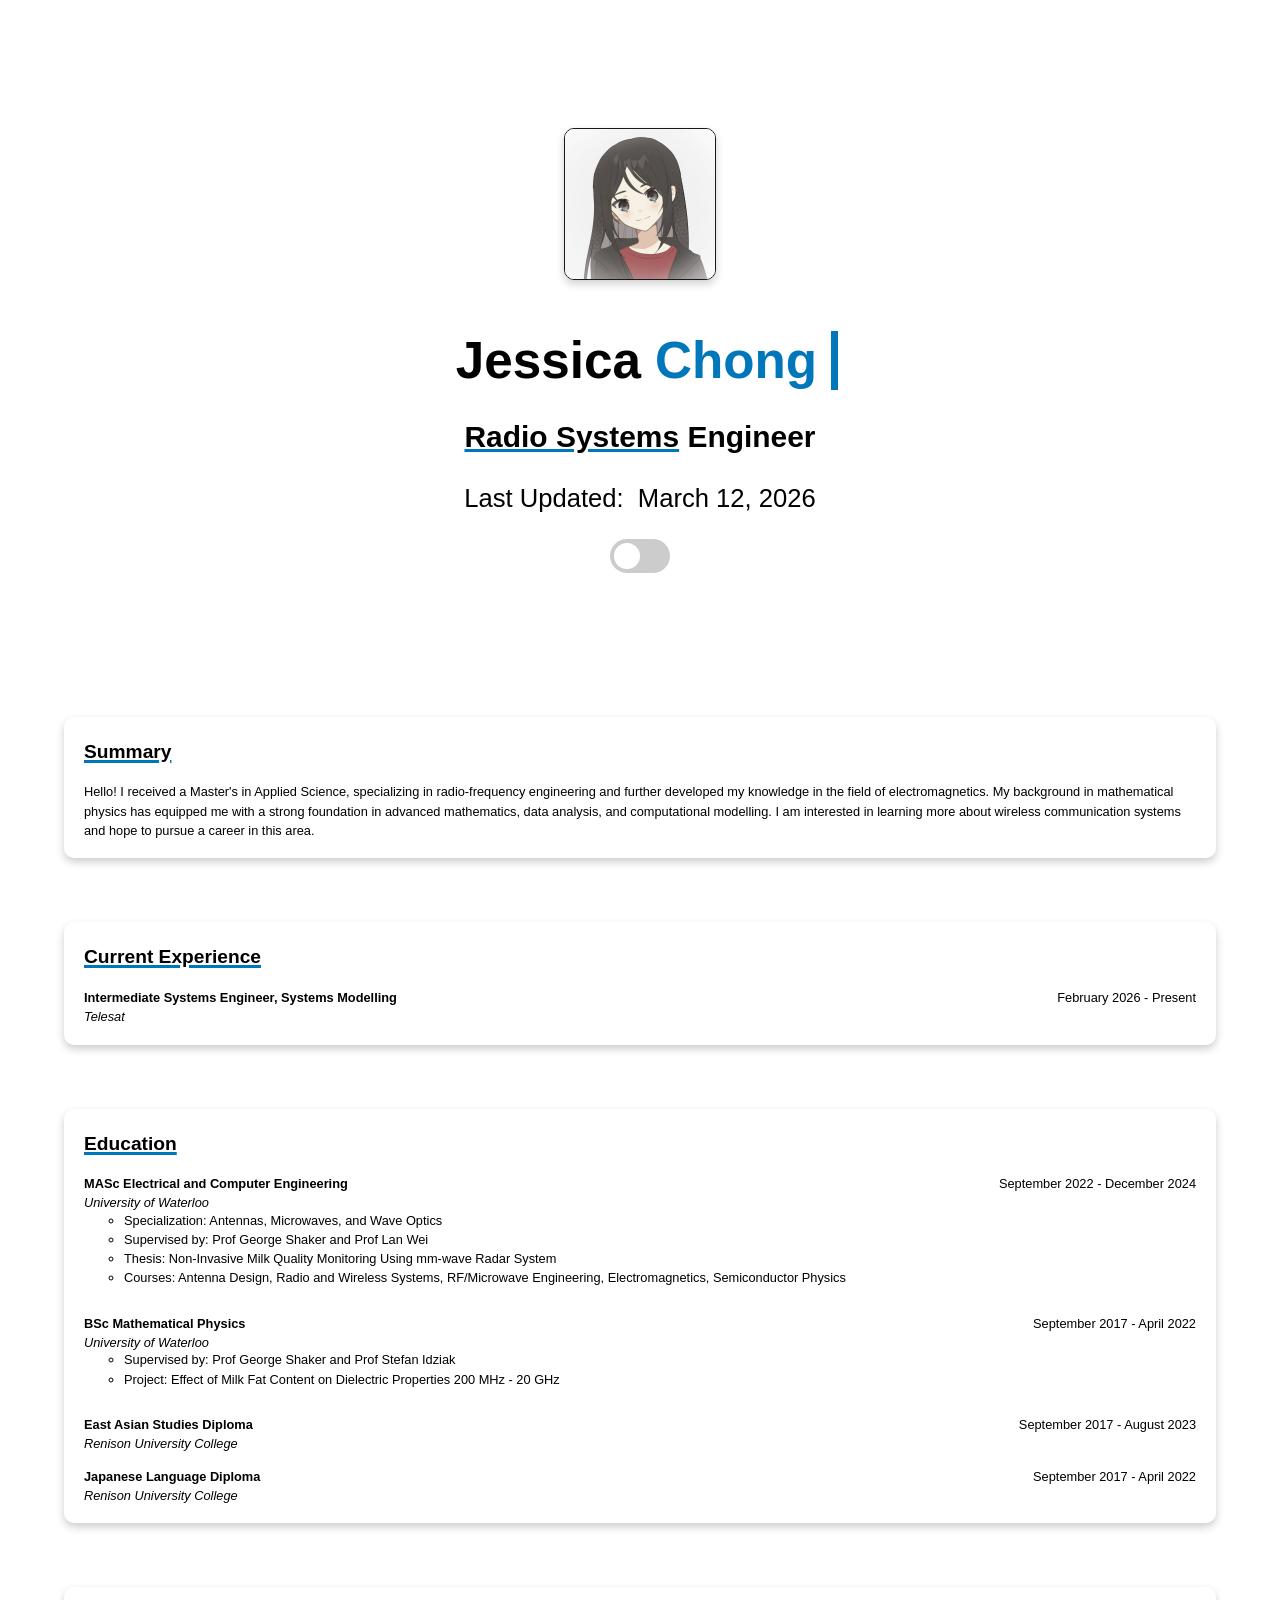
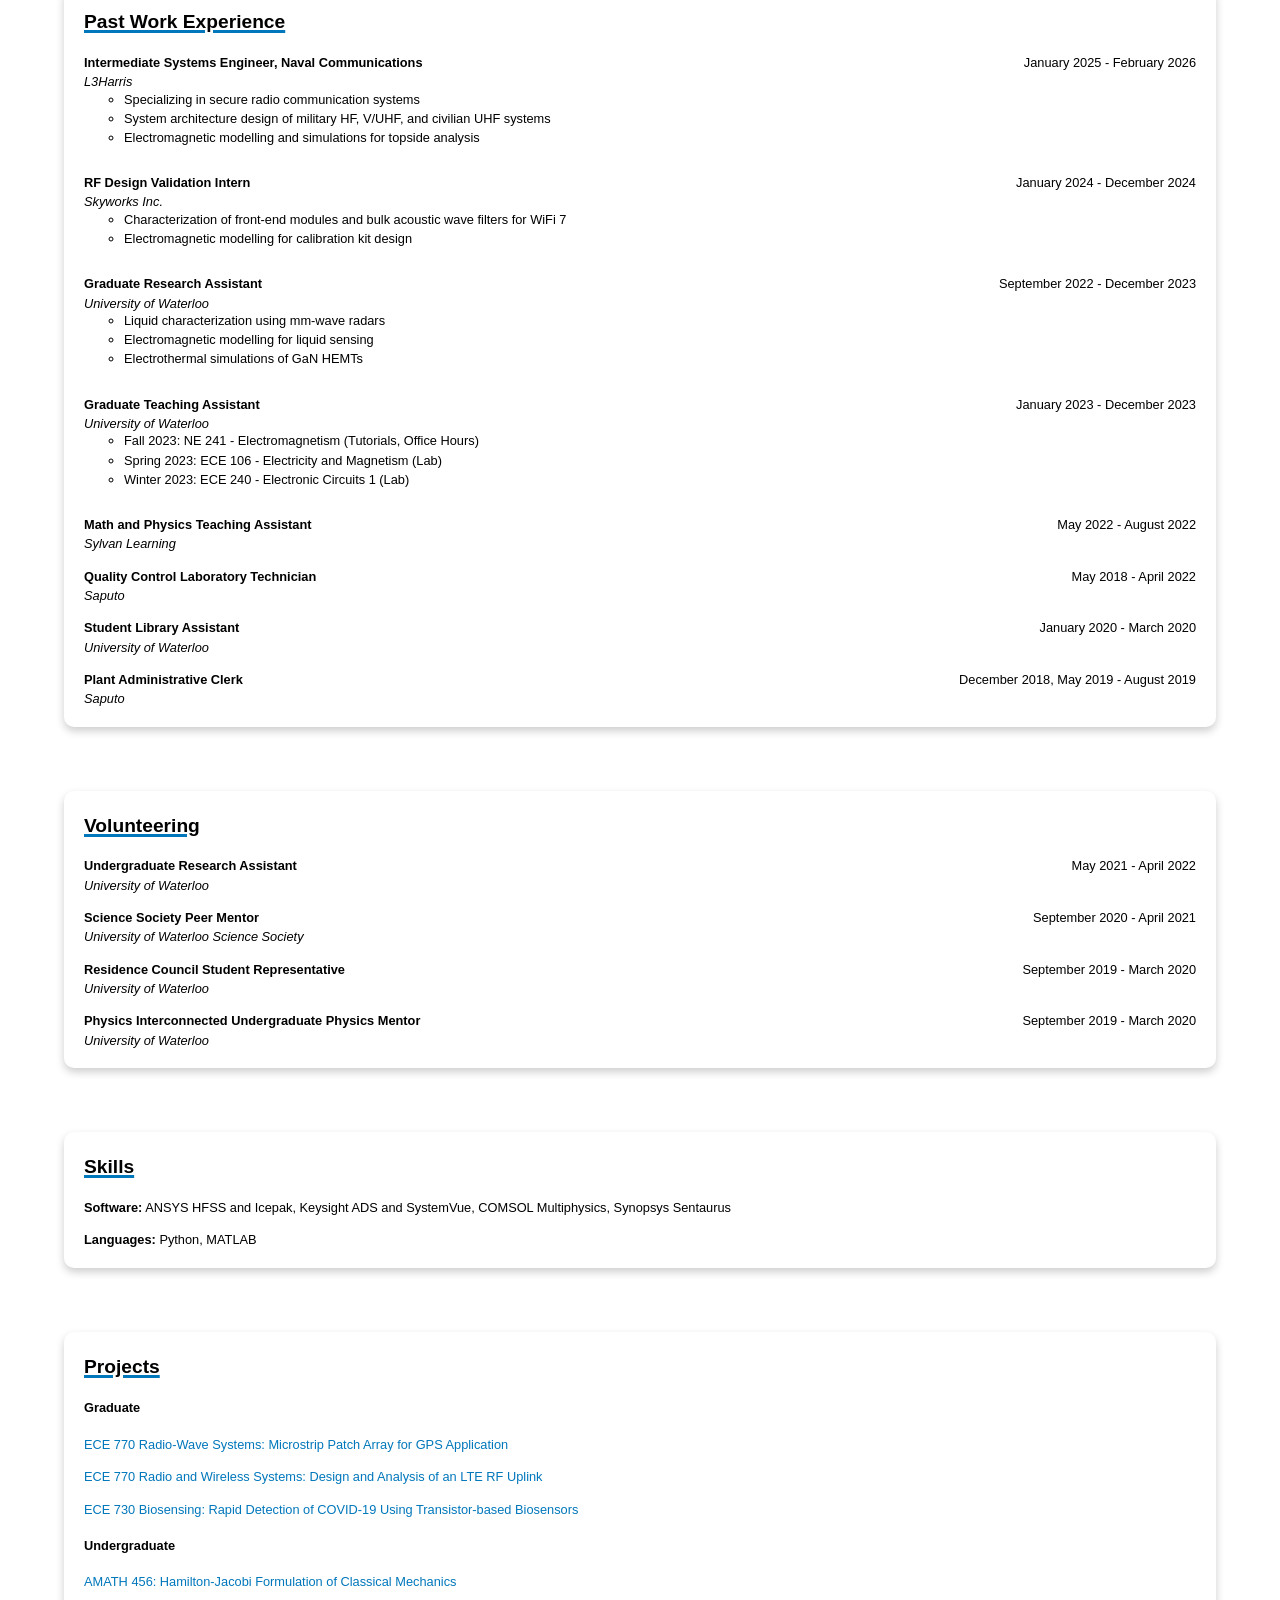
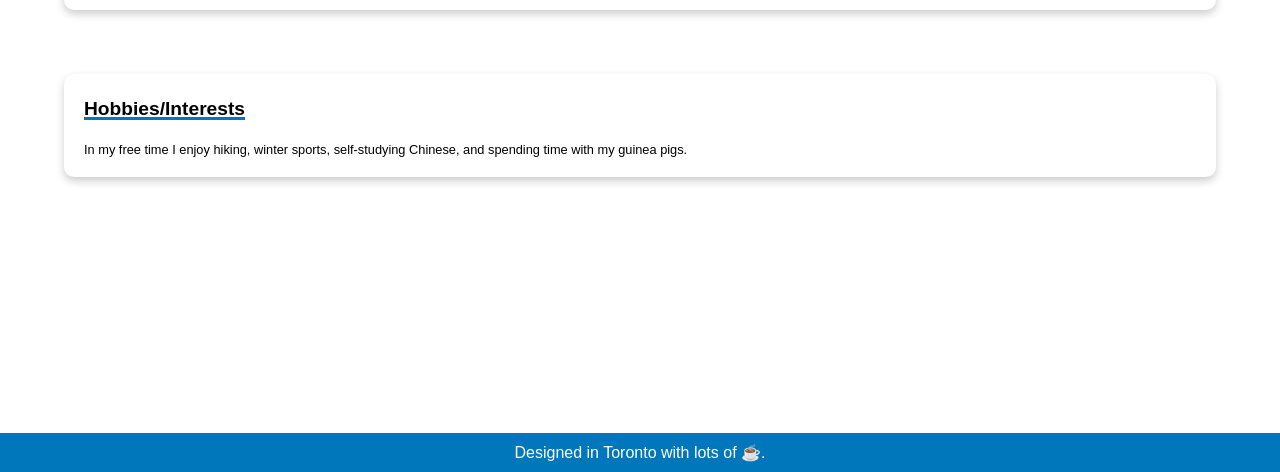
==== index.html @ eeb24de7 "Add files via upload" ====
<html>
    <head>
        <title>Index</title>
        <link rel="stylesheet" href="style.css">
        <link rel="icon" type="image/x-icon" href="favicon.png">
    </head>
    <body>

        <div class="layout">

            <div class="col1">
                <div class="bio">
                <center><img src="profile.jpeg" class="profileimg" alt="profile" width="150" />
                    <br />
                <div class="typewriter">
                    <h1>Jessica <span style="color: #0077bb;">Chong</span></h1>
                </div>
                <h3><span style="text-decoration: underline #0077bb 3px;">Radio Systems</span> Engineer</h3>
                <p>Last Updated:&nbsp; March 12, 2026</p>
                <div class="switch">
                    <label class="theme-switch" for="checkbox">
                        <input type="checkbox" id="checkbox" />
                        <div class="slider round"></div>
                    </label>
                </div>
                </center>
                <br />
                </div>
            </div>

            <div class="col2">

                <div class="card">
                    <h2>Summary</h2>
                    <p>Hello! I received a Master's in Applied Science, specializing in radio-frequency engineering and further developed my knowledge in the field of electromagnetics.
                        My background in mathematical physics has equipped me with a strong foundation in advanced mathematics, data analysis, and computational modelling.
                        I am interested in learning more about wireless communication systems and hope to pursue a career in this area.</p>
                </div>

                <div class="card">
                    <h2>Current Experience</h2>
                    <p><b>Intermediate Systems Engineer, Systems Modelling</b> <span style="float:right;">February 2026 - Present</span>
                        <br />
                        <i>Telesat</i>
                    </p>
                </div>

                <div class="card">
                    <h2>Education</h2>
                    <p><b>MASc Electrical and Computer Engineering</b> <span style="float:right">September 2022 - December 2024</span>
                        <br />
                        <i>University of Waterloo</i>
                        <ul>
                            <li>Specialization:  Antennas, Microwaves, and Wave Optics</li>
                            <li>Supervised by:  Prof George Shaker and Prof Lan Wei</li>
                            <li>Thesis:  Non-Invasive Milk Quality Monitoring Using mm-wave Radar System</li>
                            <li>Courses:  Antenna Design, Radio and Wireless Systems, RF/Microwave Engineering, Electromagnetics, Semiconductor Physics</li>
                        </ul>
                    </p>
                    
                    <p><b>BSc Mathematical Physics</b> <span style="float:right;">September 2017 - April 2022  </span>
                        <br />
                        <i>University of Waterloo</i>
                        <ul>
                            <li>Supervised by:  Prof George Shaker and Prof Stefan Idziak</li>
                            <li>Project:  Effect of Milk Fat Content on Dielectric Properties 200 MHz - 20 GHz</li>
                        </ul>
                    </p>
                    
                    <p><b>East Asian Studies Diploma</b> <span style="float:right;">September 2017 - August 2023</span>
                        <br />
                        <i>Renison University College</i>
                    </p>
                    <p><b>Japanese Language Diploma</b> <span style="float:right;">September 2017 - April 2022</span>
                        <br />
                        <i>Renison University College</i>
                    </p>
                </div>

                <div class="card">
                    <h2>Past Work Experience</h2>
                    <p><b>Intermediate Systems Engineer, Naval Communications</b> <span style="float:right;">January 2025 - February 2026</span>
                        <br />
                        <i>L3Harris</i>
                        <ul>
                            <li>Specializing in secure radio communication systems
                            <li>System architecture design of military HF, V/UHF, and civilian UHF systems</li>
                            <li>Electromagnetic modelling and simulations for topside analysis</li>
                        </ul>
                    </p>
                    <p><b>RF Design Validation Intern</b> <span style="float:right;">January 2024 - December 2024</span>
                        <br />
                        <i>Skyworks Inc.</i>
                        <ul>
                            <li>Characterization of front-end modules and bulk acoustic wave filters for WiFi 7</li>
                            <li>Electromagnetic modelling for calibration kit design</li>
                        </ul>
                    </p>
                    <p><b>Graduate Research Assistant</b> <span style="float: right;">September 2022 - December 2023</span>
                        <br />
                        <i>University of Waterloo</i>
                        <ul>
                            <li>Liquid characterization using mm-wave radars</li>
                            <li>Electromagnetic modelling for liquid sensing</li>
                            <li>Electrothermal simulations of GaN HEMTs</li>
                        </ul>
                    </p>
                    <p><b>Graduate Teaching Assistant</b> <span style="float:right;">January 2023 - December 2023</span>
                        <br />
                        <i>University of Waterloo</i>
                        <ul>
                            <li>Fall 2023: NE 241 - Electromagnetism (Tutorials, Office Hours)</li>
                            <li>Spring 2023:  ECE 106 - Electricity and Magnetism (Lab)</li>
                            <li>Winter 2023:  ECE 240 - Electronic Circuits 1 (Lab)</li>
                        </ul>
                    </p>
                    <p><b>Math and Physics Teaching Assistant</b> <span style="float: right;">May 2022 - August 2022</span>
                        <br />
                        <i>Sylvan Learning</i>
                    </p>
                    <p><b>Quality Control Laboratory Technician</b> <span style="float:right;">May 2018 - April 2022</span>
                        <br />
                        <i>Saputo</i>
                    </p>
                    <p><b>Student Library Assistant</b> <span style="float:right;">January 2020 - March 2020</span>
                        <br />
                        <i>University of Waterloo</i>
                    </p>
                    <p><b>Plant Administrative Clerk</b> <span style="float:right;">December 2018, May 2019 - August 2019</span>
                        <br />
                        <i>Saputo</i>
                    </p>
                </div>

                <div class="card">
                    <h2>Volunteering</h2>
                    <p><b>Undergraduate Research Assistant</b> <span style="float:right;">May 2021 - April 2022</span>
                        <br />
                        <i>University of Waterloo</i>
                    </p>
                    <p><b>Science Society Peer Mentor</b> <span style="float:right;">September 2020 - April 2021</span>
                        <br />
                        <i>University of Waterloo Science Society</i>
                    </p>
                    <p><b>Residence Council Student Representative</b> <span style="float:right;">September 2019 - March 2020</span>
                        <br />
                        <i>University of Waterloo</i>
                    </p>
                    <p><b>Physics Interconnected Undergraduate Physics Mentor</b> <span style="float:right;">September 2019 - March 2020</span>
                        <br />
                        <i>University of Waterloo</i>
                    </p>
                </div>

                <div class="card">
                    <h2>Skills</h2>
                    <p><b>Software:</b>  ANSYS HFSS and Icepak, Keysight ADS and SystemVue, COMSOL Multiphysics, Synopsys Sentaurus</p>
                    <p><b>Languages:</b>  Python, MATLAB</p>
                </div>

                <div class="card">
                    <h2>Projects</h2>
                    <h4>Graduate</h4>
                    <p><a href="https://github.com/jessicakchong/ECE770Antenna/blob/main/ECE%20770%20Antenna%20Project%20(Jessica%20Chong).pdf" target="_blank">ECE 770 Radio-Wave Systems:  Microstrip Patch Array for GPS Application</a></p>
                    <p><a href="https://github.com/jessicakchong/ECE770Radio/blob/main/ECE%20770%20Radio%20Project%20(Jessica%20Chong).pdf" target="_blank">ECE 770 Radio and Wireless Systems:  Design and Analysis of an LTE RF Uplink</a></p>
                    <p><a href="https://github.com/jessicakchong/ECE730Biosensing/blob/main/ECE%20730%20Project%20(Jessica%20Chong).pdf" target="_blank">ECE 730 Biosensing:  Rapid Detection of COVID-19 Using Transistor-based Biosensors</a></p>
                    <h4>Undergraduate</h4>
                    <p><a href="https://github.com/jessicakchong/AMATH456Project/blob/main/AMATH_456_Group_Project.pdf" target="_blank">AMATH 456:  Hamilton-Jacobi Formulation of Classical Mechanics</a></p>
                </div>

                <div class="card">
                    <h2>Hobbies/Interests</h2>
                    <p>In my free time I enjoy hiking, winter sports, self-studying Chinese, and spending time with my guinea pigs.</p>
                </div>

            </div>

        </div>

        <div class="footer">Designed in Toronto with lots of ☕.</div>
        <script src="script.js"></script>
        
    </body>
</html>
---- style.css ----
body::-webkit-scrollbar {
    width: 12px;
}

body::-webkit-scrollbar-track {
    background: white;
}

body::-webkit-scrollbar-thumb {
    background-color: rgba(0,0,0,0.2);
}

.profileimg {
    border-radius: 10px;
    border: 1.5px solid;
    box-shadow: 0 4px 8px 0 rgba(0,0,0,0.2);
    opacity: 0.9;
    transition: 0.3s;
}

.profileimg:hover {
    opacity: 1;
}

body {
    /*background: linear-gradient(#fff 50%, #0077bb);*/
    margin: 0;
    font-family: Arial, Helvetica, sans-serif;
    transition: background-color 0.3s, color 0.3s;
}

.layout {
    display: flex;
    flex-direction: row;
    flex-wrap: wrap;
}

.col1, .col2 {
    width: 50%;
}

.col1 {
    position: fixed;
    margin-top: 10%;
}

.col2 {
    margin-left: 40%;
    overflow: auto;
    padding-top: 1%;
}

@media(max-width: 1280px){ 
    .layout {
       flex-direction: column;
       flex: auto;
       width: 100%;
    }
    .col1 { 
       width: 100%;
       position: absolute;
       font-size: 2vw;
    }

    .col2 {
        margin-top: 50%;
        margin-left: 0;
        width: 100%;
        font-size: 1vw;
    }

    [data-theme="light"] {

        background-color: #FAFAFA;
    }

    [data-theme="dark"] {
    
        background-color: #191B19;
        color: #C0C4C4;
    }

    [data-theme="dark"] .footer {
    
        color: #C0C4C4;
    }



}

p {
    padding-bottom: 0.5px;
}

a {
    text-decoration: none;
    color: #0077bb;
}

a:hover {
    color: #000;
}

.typewriter {
    padding-top: 2%;
    margin-top: 2%;
    width: 31%;
}

.typewriter h1 {
    overflow: hidden; /* Ensures the content is not revealed until the animation */
    border-right: .15em solid #0077bb; /* The typwriter cursor */
    white-space: nowrap; /* Keeps the content on a single line */
    margin: 0 auto; /* Gives that scrolling effect as the typing happens */
    animation: 
        typing 2.5s steps(30, end),
        blink-caret .75s step-end infinite;
}

/* The typing effect */
@keyframes typing {
    from { width: 0 }
    to { width: 100% }
}

/* The typewriter cursor effect */
@keyframes blink-caret {
    from, to { border-color: transparent }
    50% { border-color: #0077bb; }
}

.footer {
    background-color: #0077bb;
    padding: 10px;
    margin-top: 15%;
    text-align: center;
    color: #fff;
}

.card {
    border-radius: 10px;
    line-height: 1.5;
    box-shadow: 0 4px 8px 0 rgba(0,0,0,0.2);
    transition: 0.3s;
    padding: 5px 20px 5px 20px;
    background-color: #fff;
    margin: 5%;
    opacity: 0;
    animation: fadeIn 2s ease-in;
    animation-iteration-count: 1;
    animation-fill-mode: forwards;
}

.card:hover {
    box-shadow: 0 10px 20px 0 rgba(0,0,0,0.2);
}

.card h2 {
    text-decoration: underline #0077bb 3px;
}

.card ul {
    list-style-type: circle;
    margin-top: -15px;
}

.card:nth-child(1) {
    animation-delay: 0s;
}

.card:nth-child(2) {
    animation-delay: 0.5s;
}

.card:nth-child(3) {
    animation-delay: 1s;
}

.card:nth-child(4) {
    animation-delay: 1.5s;
}

.card:nth-child(5) {
    animation-delay: 2s;
}

.card:nth-child(6) {
    animation-delay: 2.5s;
}

.card:nth-child(7) {
    animation-delay: 3.0s;
}

.card:nth-child(8) {
    animation-delay: 3.0s;
}

@keyframes fadeIn {  
    from {  
        opacity: 0;  
    }  
 
    to {  
        opacity: 1;  
    }  
 }

.switch {
    height: 100px;
}
    
.theme-switch {
  display: inline-block;
  height: 34px;
  position: relative;
  width: 60px;
}

.theme-switch input {
  display:none;
}

.slider {
  background-color: #ccc;
  bottom: 0;
  cursor: pointer;
  left: 0;
  position: absolute;
  right: 0;
  top: 0;
  transition: .4s;
}

.slider:before {
  background-color: #fff;
  bottom: 4px;
  content: "";
  height: 26px;
  left: 4px;
  position: absolute;
  transition: .4s;
  width: 26px;
}

input:checked + .slider {
  background-color: #0077bb;
}

input:checked + .slider:before {
  transform: translateX(26px);
}

.slider.round {
  border-radius: 34px;
}

.slider.round:before {
  border-radius: 50%;
}

[data-theme="light"] {

    background-color: #FAFAFA;
}

/*Dark mode colours*/
[data-theme="dark"] {

    background-color: #191B19;
    color: #C0C4C4;
}

[data-theme="dark"] header {
    background-color: #1a1a1a;
}

[data-theme="dark"] .card {
    border-radius: 10px;
    line-height: 1.5;
    box-shadow: 0 4px 8px 0 rgba(0,0,0,0.2);
    transition: 0.3s;
    padding: 5px 20px 5px 20px;
    background-color: #272927;
    margin: 5%;
    opacity: 0;
    animation: fadeIn 2s ease-in;
    animation-iteration-count: 1;
    animation-fill-mode: forwards;
}

[data-theme="dark"] .card:hover {
    box-shadow: 0 10px 20px 0 rgba(0,0,0,1);
}

[data-theme="dark"] a:hover {
    color: #C0C4C4;
}

[data-theme="dark"] .footer {
    
    color: #C0C4C4;
}
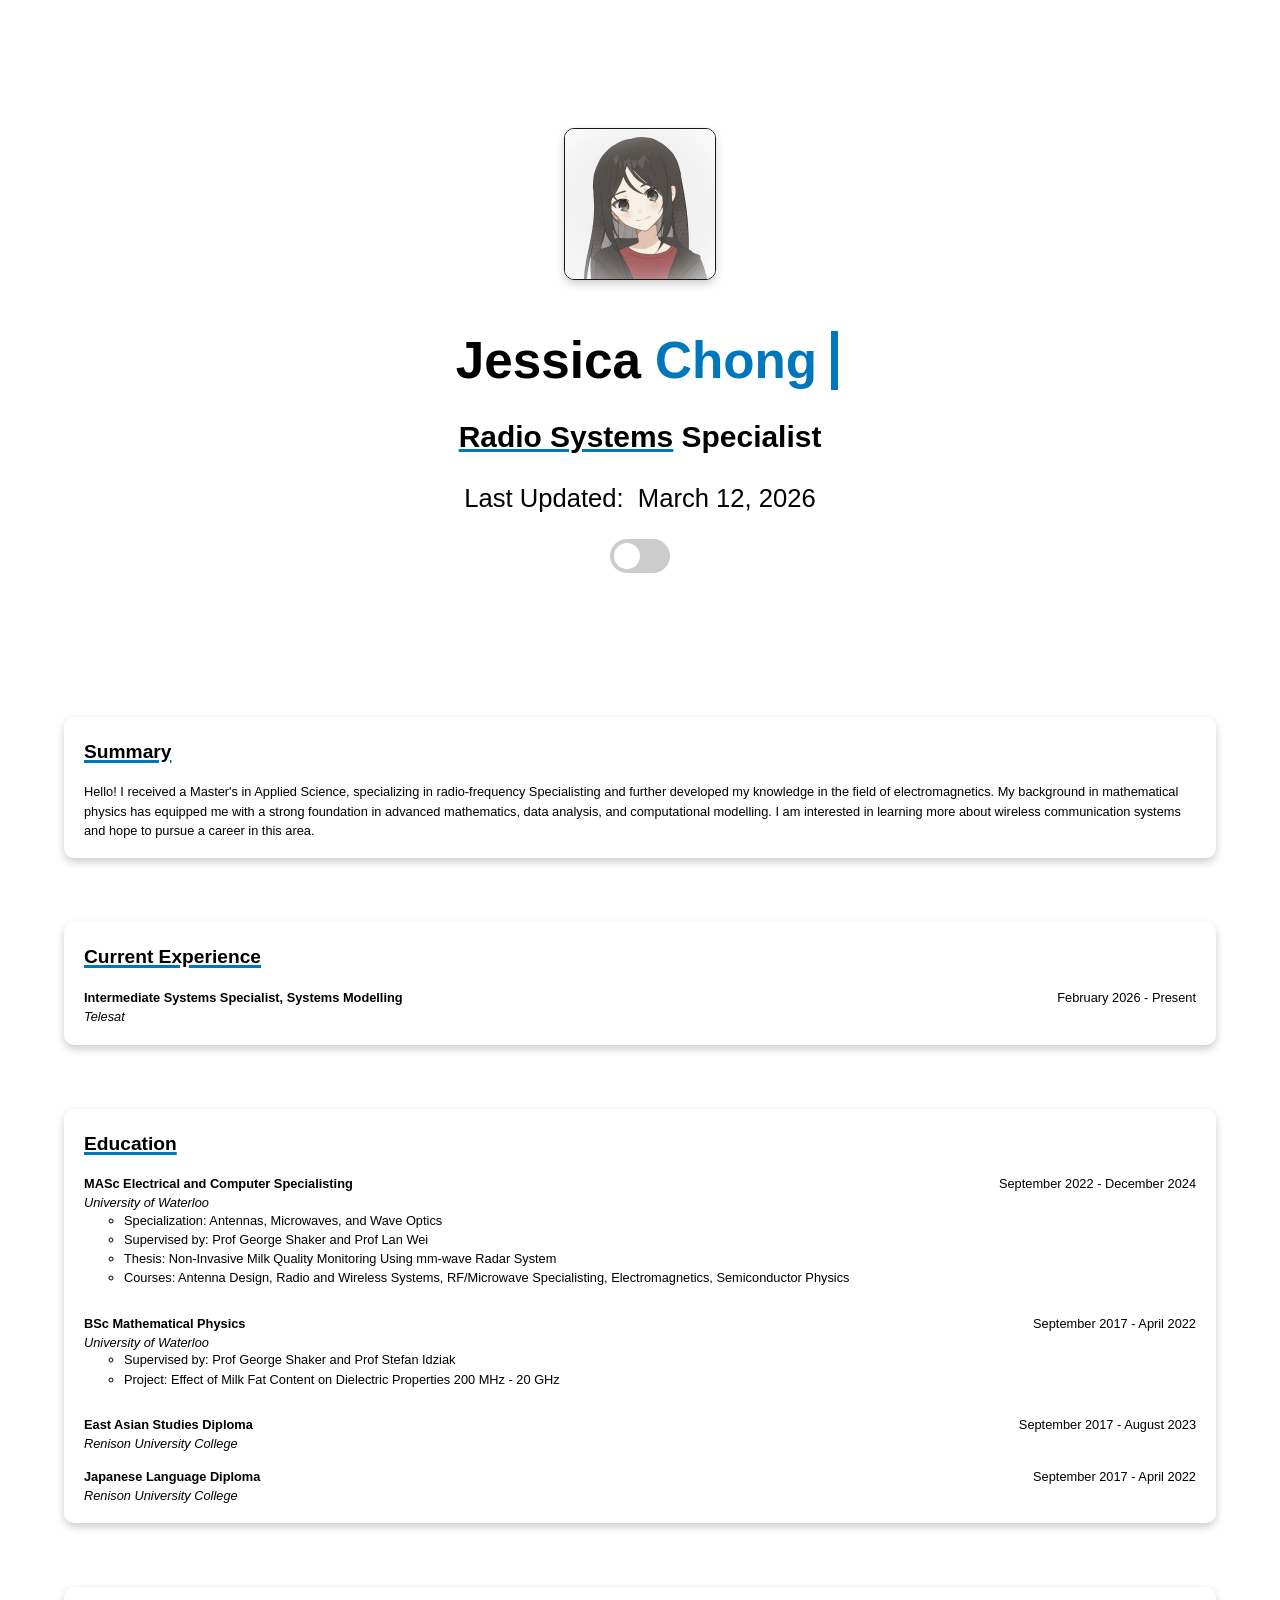
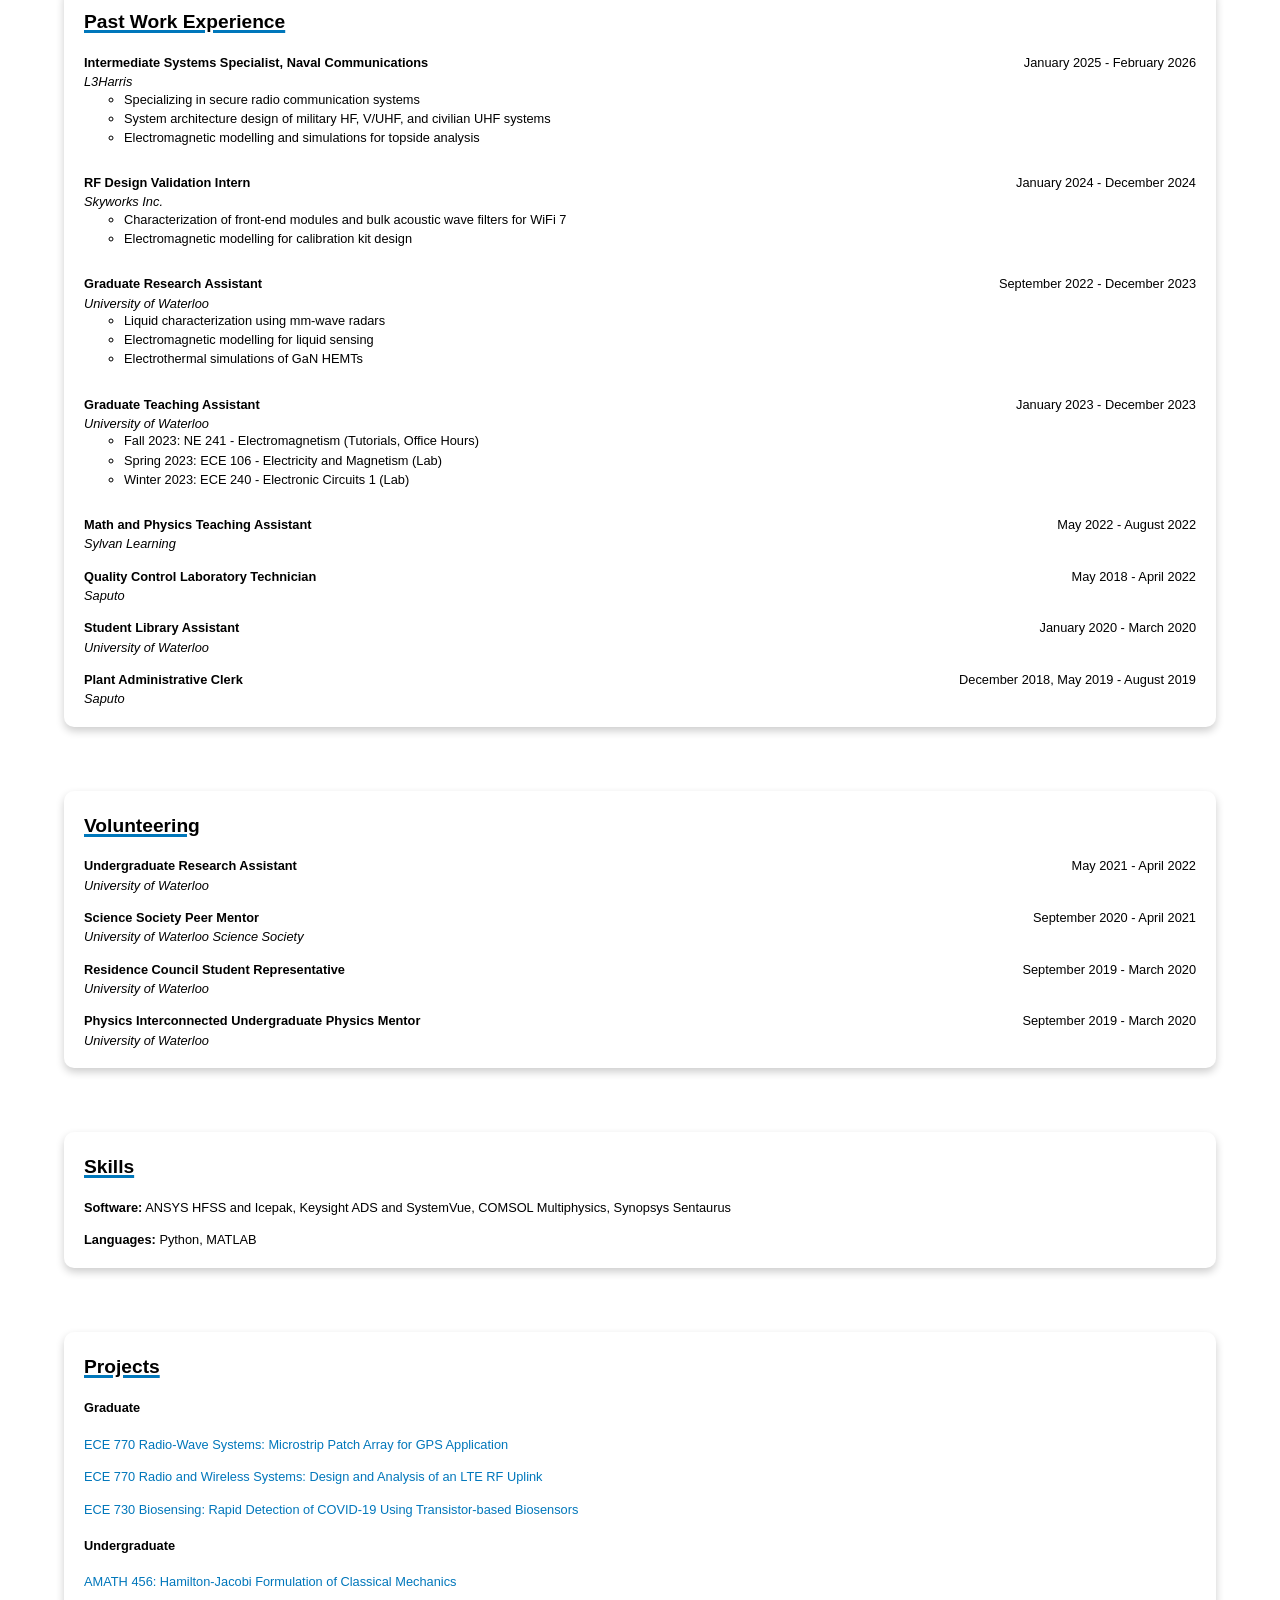
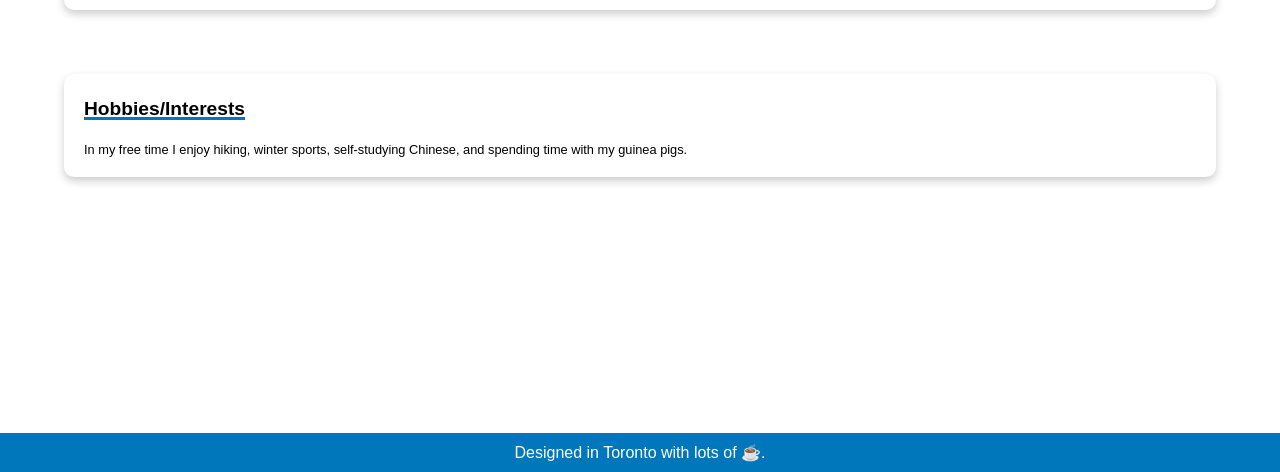
==== commit 9cb977e0: "Add files via upload" ====
--- a/index.html
+++ b/index.html
@@ -15,7 +15,7 @@
                 <div class="typewriter">
                     <h1>Jessica <span style="color: #0077bb;">Chong</span></h1>
                 </div>
-                <h3><span style="text-decoration: underline #0077bb 3px;">Radio Systems</span> Engineer</h3>
+                <h3><span style="text-decoration: underline #0077bb 3px;">Radio Systems</span> Specialist</h3>
                 <p>Last Updated:&nbsp; March 12, 2026</p>
                 <div class="switch">
                     <label class="theme-switch" for="checkbox">
@@ -32,14 +32,14 @@
 
                 <div class="card">
                     <h2>Summary</h2>
-                    <p>Hello! I received a Master's in Applied Science, specializing in radio-frequency engineering and further developed my knowledge in the field of electromagnetics.
+                    <p>Hello! I received a Master's in Applied Science, specializing in radio-frequency Specialisting and further developed my knowledge in the field of electromagnetics.
                         My background in mathematical physics has equipped me with a strong foundation in advanced mathematics, data analysis, and computational modelling.
                         I am interested in learning more about wireless communication systems and hope to pursue a career in this area.</p>
                 </div>
 
                 <div class="card">
                     <h2>Current Experience</h2>
-                    <p><b>Intermediate Systems Engineer, Systems Modelling</b> <span style="float:right;">February 2026 - Present</span>
+                    <p><b>Intermediate Systems Specialist, Systems Modelling</b> <span style="float:right;">February 2026 - Present</span>
                         <br />
                         <i>Telesat</i>
                     </p>
@@ -47,14 +47,14 @@
 
                 <div class="card">
                     <h2>Education</h2>
-                    <p><b>MASc Electrical and Computer Engineering</b> <span style="float:right">September 2022 - December 2024</span>
+                    <p><b>MASc Electrical and Computer Specialisting</b> <span style="float:right">September 2022 - December 2024</span>
                         <br />
                         <i>University of Waterloo</i>
                         <ul>
                             <li>Specialization:  Antennas, Microwaves, and Wave Optics</li>
                             <li>Supervised by:  Prof George Shaker and Prof Lan Wei</li>
                             <li>Thesis:  Non-Invasive Milk Quality Monitoring Using mm-wave Radar System</li>
-                            <li>Courses:  Antenna Design, Radio and Wireless Systems, RF/Microwave Engineering, Electromagnetics, Semiconductor Physics</li>
+                            <li>Courses:  Antenna Design, Radio and Wireless Systems, RF/Microwave Specialisting, Electromagnetics, Semiconductor Physics</li>
                         </ul>
                     </p>
                     
@@ -79,7 +79,7 @@
 
                 <div class="card">
                     <h2>Past Work Experience</h2>
-                    <p><b>Intermediate Systems Engineer, Naval Communications</b> <span style="float:right;">January 2025 - February 2026</span>
+                    <p><b>Intermediate Systems Specialist, Naval Communications</b> <span style="float:right;">January 2025 - February 2026</span>
                         <br />
                         <i>L3Harris</i>
                         <ul>
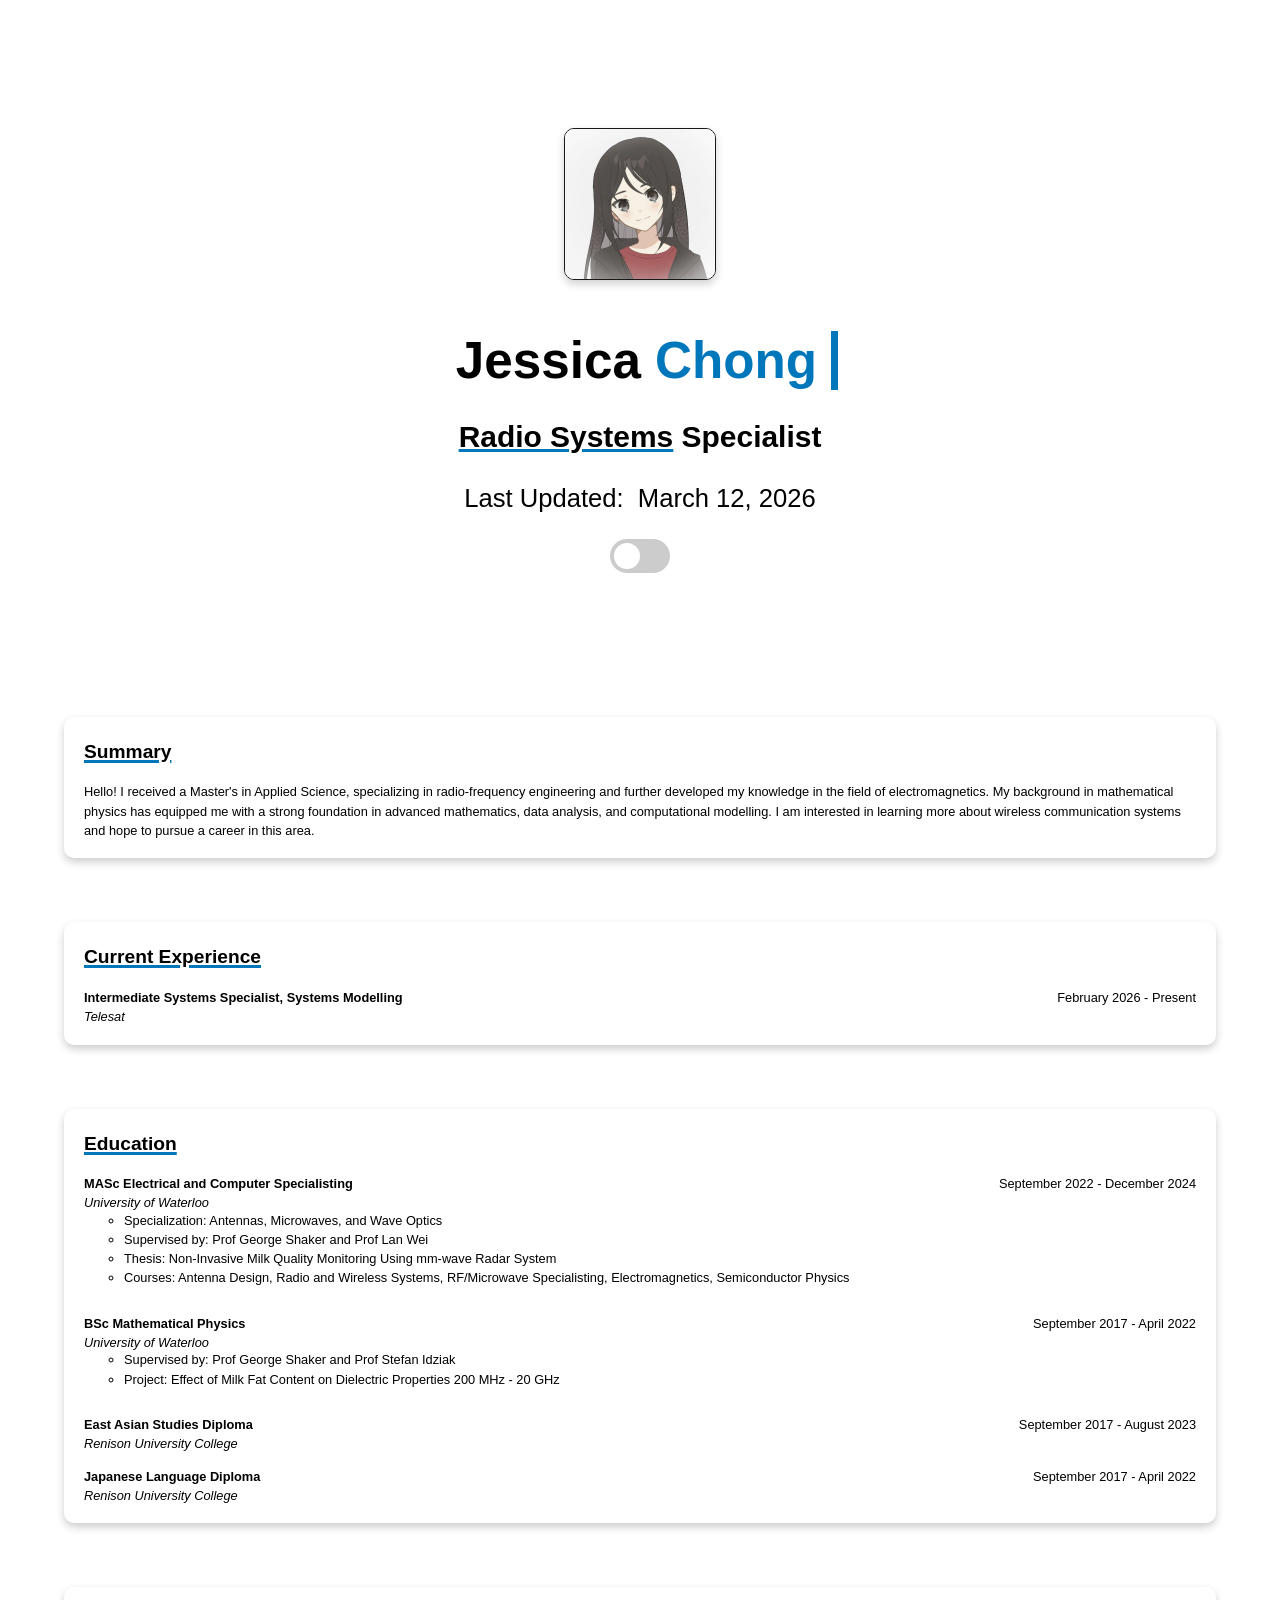
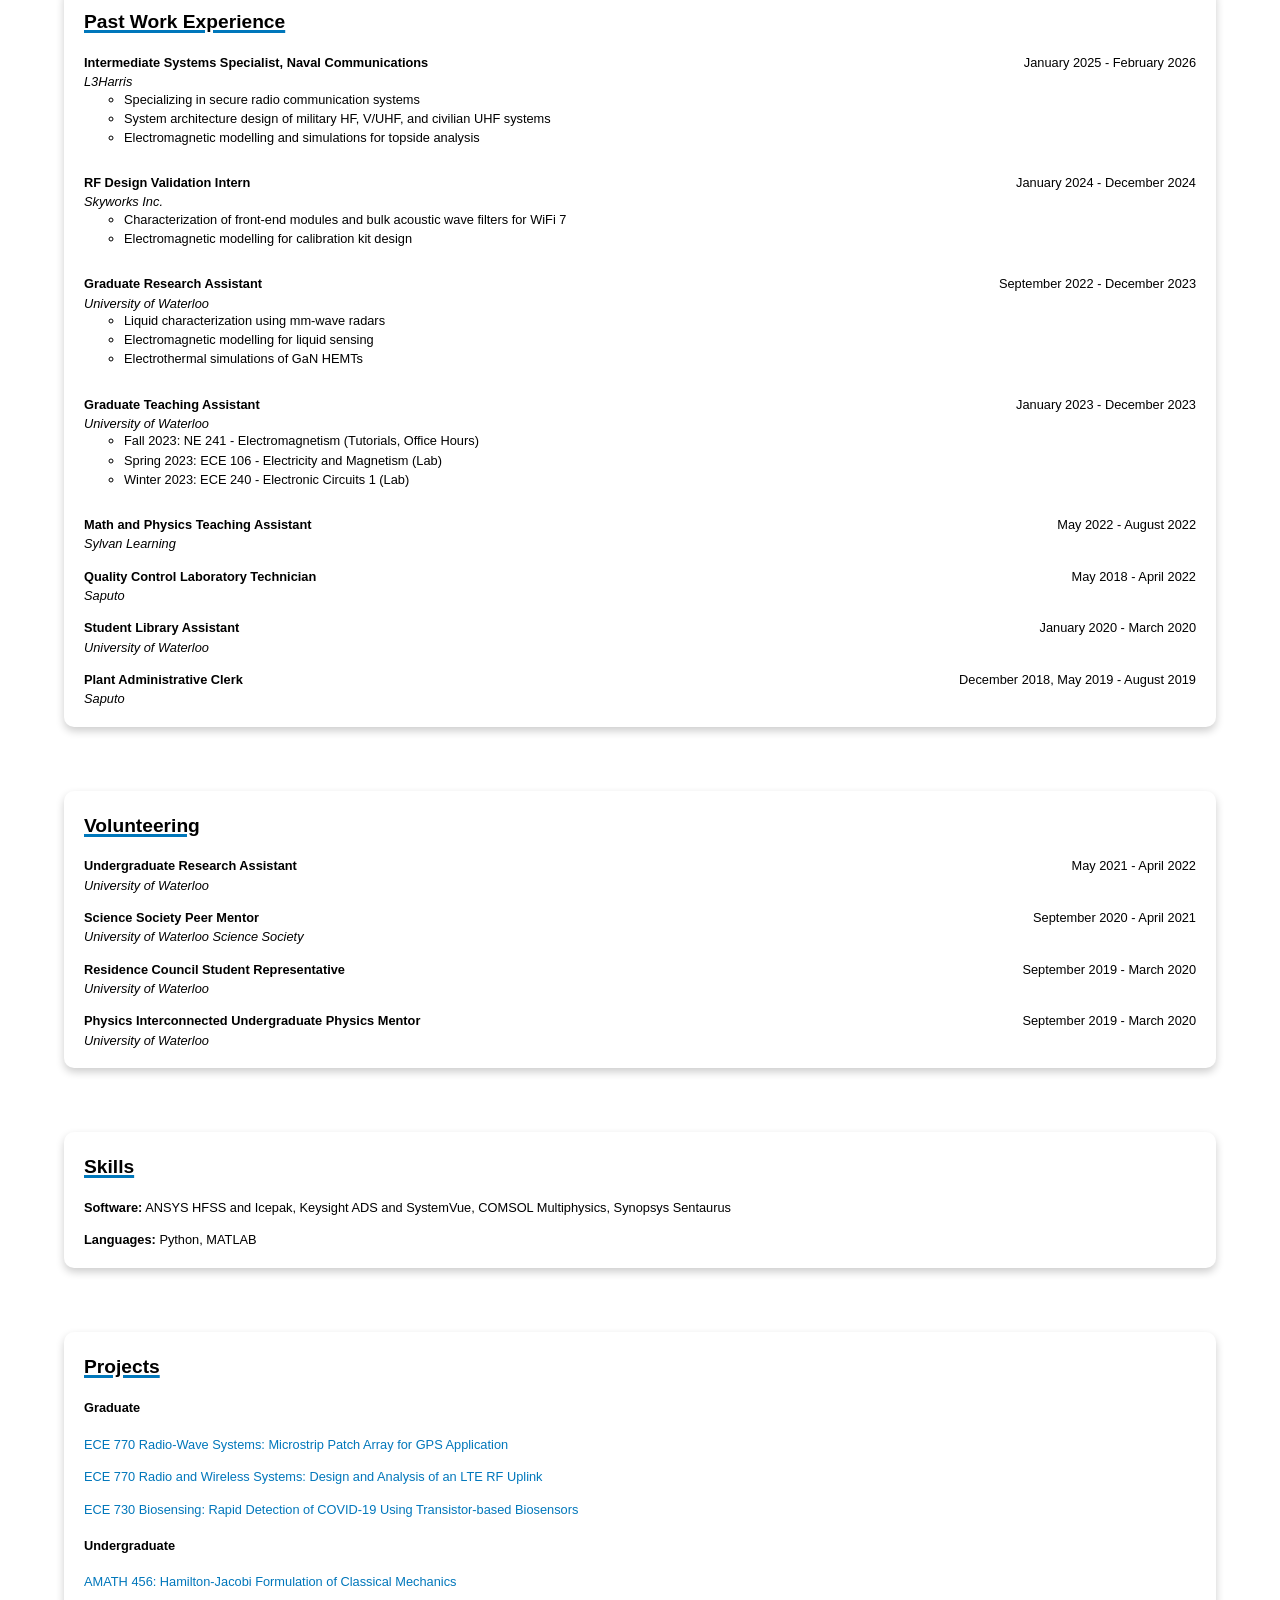
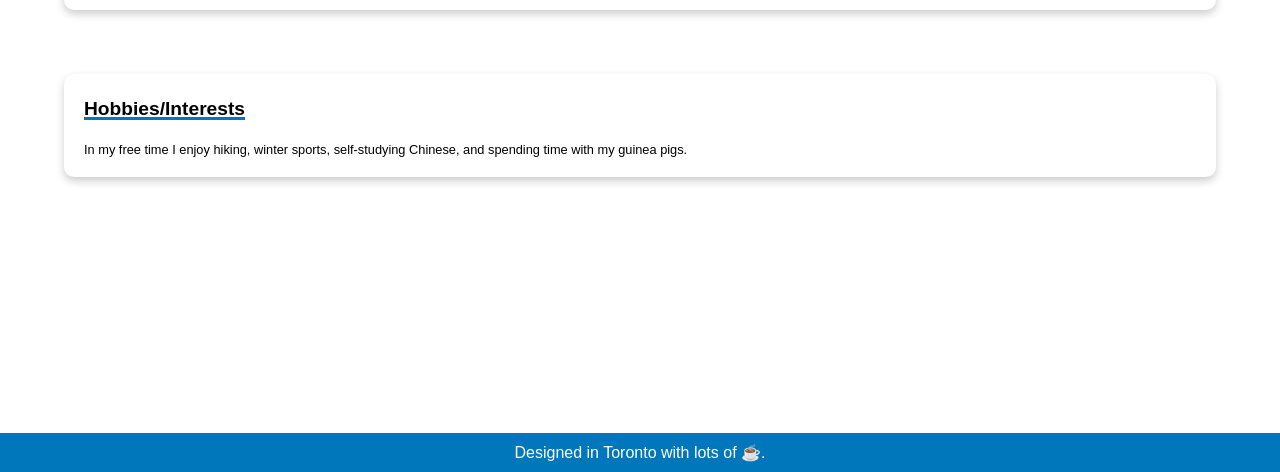
==== commit d6f0a023: "Add files via upload" ====
--- a/index.html
+++ b/index.html
@@ -32,7 +32,7 @@
 
                 <div class="card">
                     <h2>Summary</h2>
-                    <p>Hello! I received a Master's in Applied Science, specializing in radio-frequency Specialisting and further developed my knowledge in the field of electromagnetics.
+                    <p>Hello! I received a Master's in Applied Science, specializing in radio-frequency engineering and further developed my knowledge in the field of electromagnetics.
                         My background in mathematical physics has equipped me with a strong foundation in advanced mathematics, data analysis, and computational modelling.
                         I am interested in learning more about wireless communication systems and hope to pursue a career in this area.</p>
                 </div>
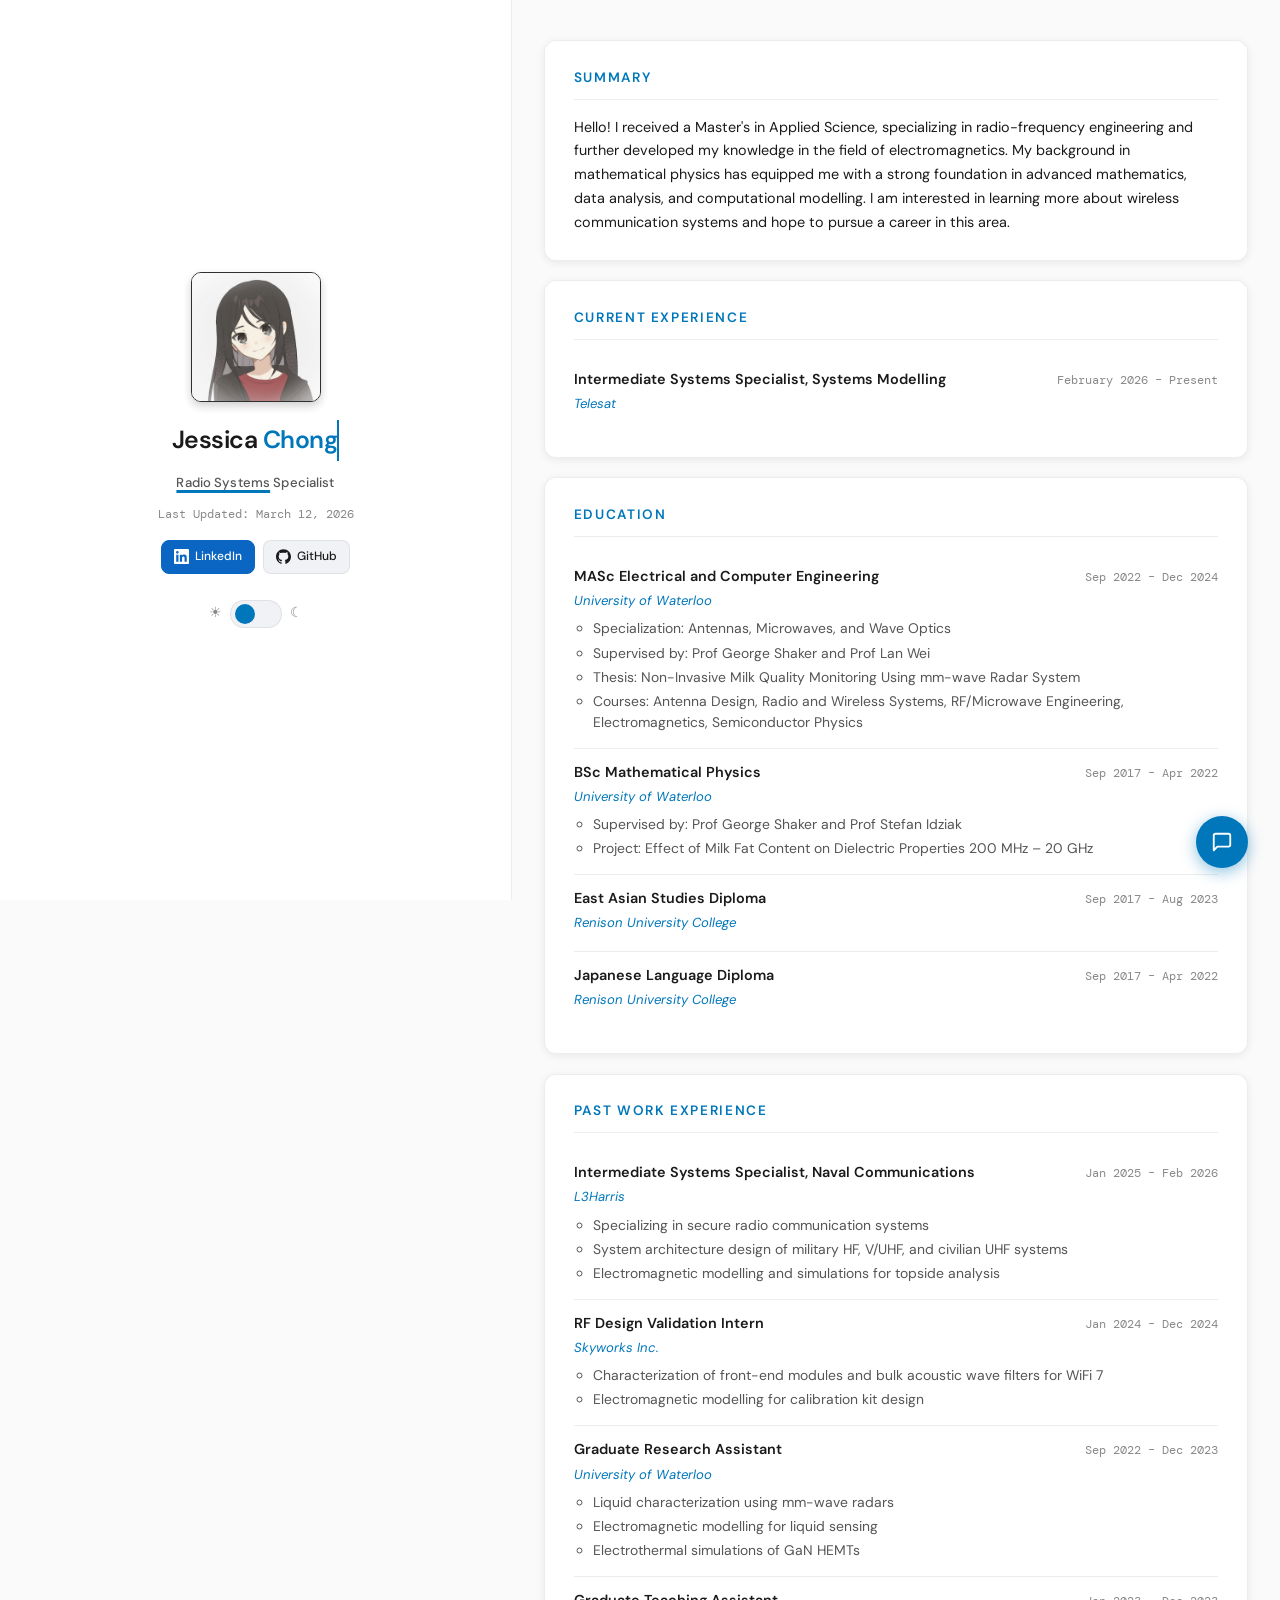
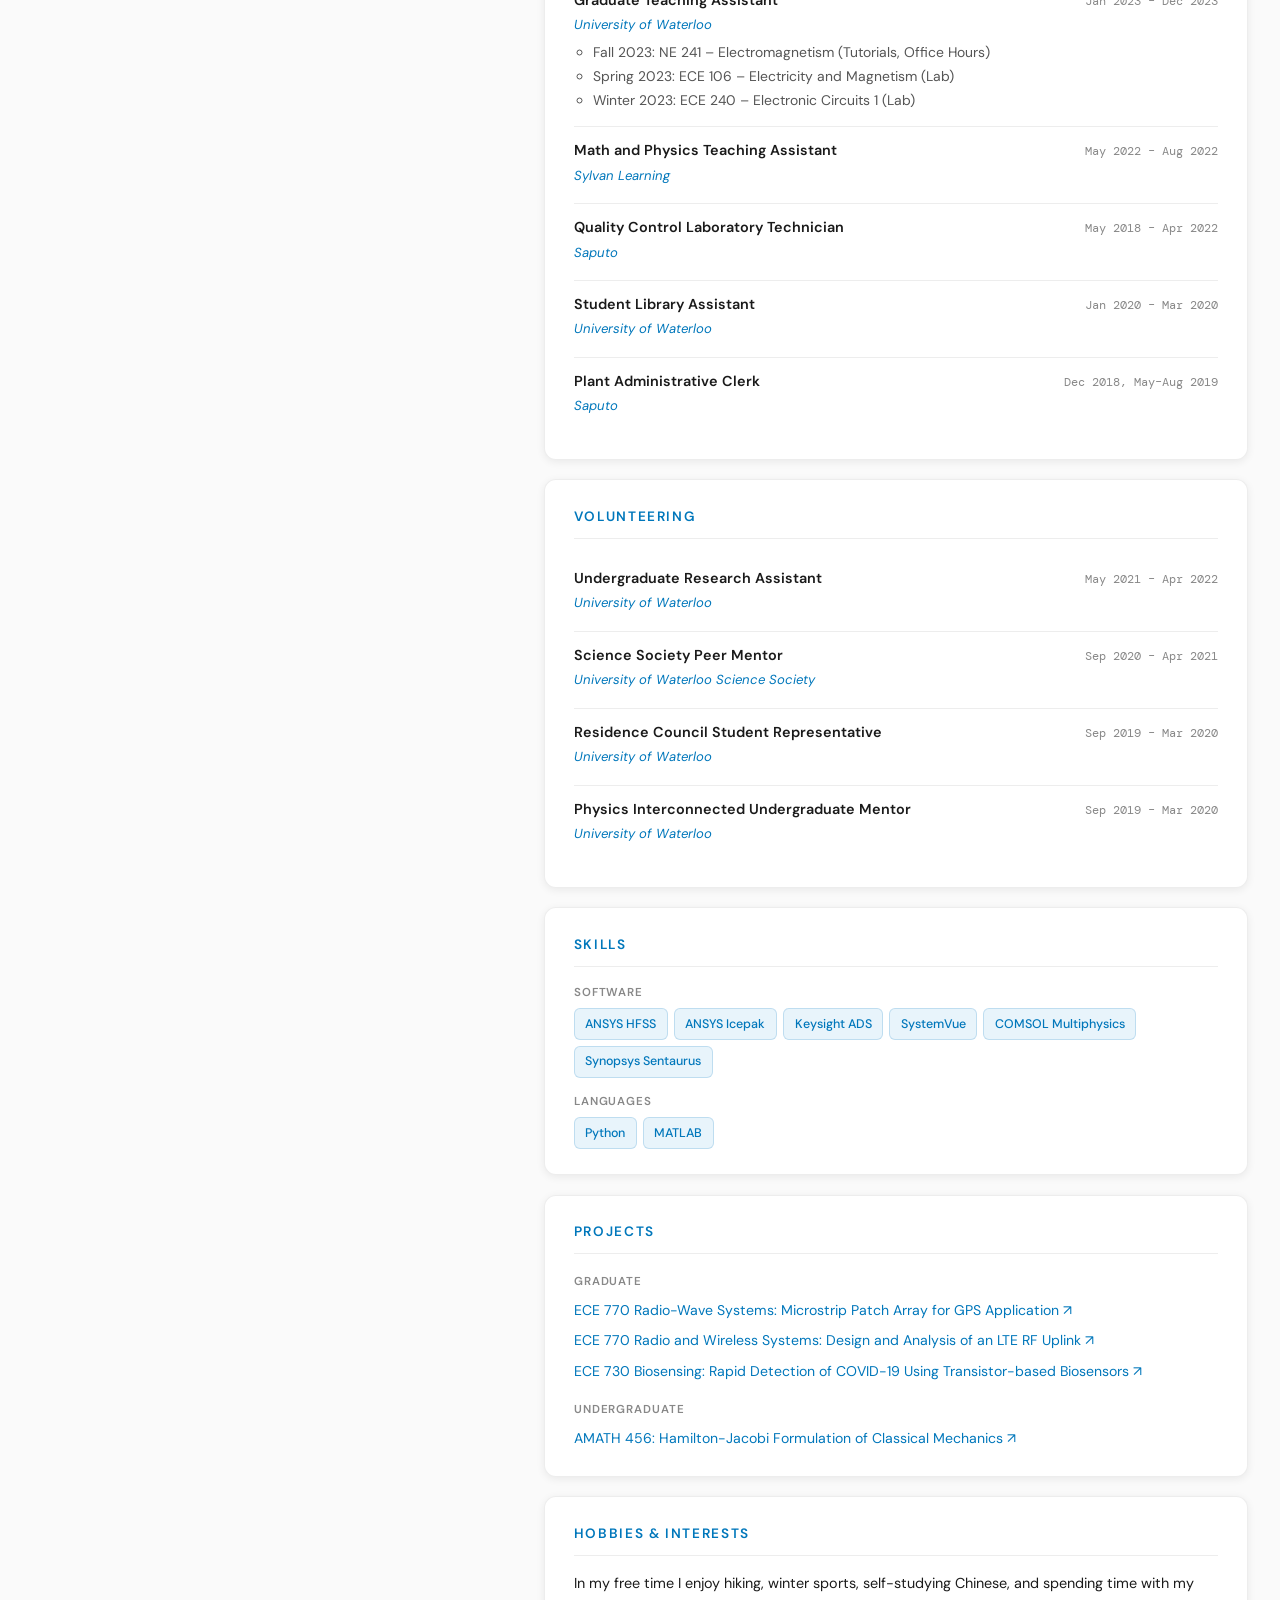
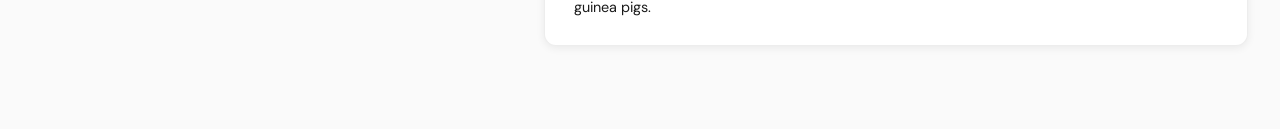
==== commit 2243701f: "Add files via upload" ====
--- a/index.html
+++ b/index.html
@@ -1,184 +1,406 @@
-<html>
-    <head>
-        <title>Index</title>
-        <link rel="stylesheet" href="style.css">
-        <link rel="icon" type="image/x-icon" href="favicon.png">
-    </head>
-    <body>
-
-        <div class="layout">
-
-            <div class="col1">
-                <div class="bio">
-                <center><img src="profile.jpeg" class="profileimg" alt="profile" width="150" />
-                    <br />
+<!DOCTYPE html>
+<html lang="en" data-theme="light">
+<head>
+    <meta charset="UTF-8">
+    <meta name="viewport" content="width=device-width, initial-scale=1.0">
+    <title>Jessica Chong — Radio Systems Specialist</title>
+    <link rel="icon" type="image/x-icon" href="favicon.png">
+    <link rel="preconnect" href="https://fonts.googleapis.com">
+    <link rel="preconnect" href="https://fonts.gstatic.com" crossorigin>
+    <link href="https://fonts.googleapis.com/css2?family=DM+Sans:ital,wght@0,300;0,400;0,500;0,600;1,300&family=DM+Mono:wght@400;500&display=swap" rel="stylesheet">
+    <link rel="stylesheet" href="style.css">
+</head>
+<body>
+
+    <div class="layout">
+
+        <!-- ── Sidebar ── -->
+        <aside class="sidebar">
+            <div class="sidebar-inner">
+
+                <div class="profile-wrap">
+                    <img src="profile.jpeg" class="profileimg" alt="Jessica Chong" width="130" />
+                </div>
+
                 <div class="typewriter">
-                    <h1>Jessica <span style="color: #0077bb;">Chong</span></h1>
-                </div>
-                <h3><span style="text-decoration: underline #0077bb 3px;">Radio Systems</span> Specialist</h3>
-                <p>Last Updated:&nbsp; March 12, 2026</p>
-                <div class="switch">
-                    <label class="theme-switch" for="checkbox">
+                    <h1>Jessica <span class="accent">Chong</span></h1>
+                </div>
+
+                <p class="role"><span class="role-underline">Radio Systems</span> Specialist</p>
+                <p class="updated">Last Updated: March 12, 2026</p>
+
+                <!-- Social buttons -->
+                <div class="social-buttons">
+                    <a href="https://www.linkedin.com/in/jkchong/" target="_blank" class="social-btn linkedin">
+                        <svg xmlns="http://www.w3.org/2000/svg" viewBox="0 0 24 24" fill="currentColor" width="15" height="15"><path d="M20.447 20.452h-3.554v-5.569c0-1.328-.027-3.037-1.852-3.037-1.853 0-2.136 1.445-2.136 2.939v5.667H9.351V9h3.414v1.561h.046c.477-.9 1.637-1.85 3.37-1.85 3.601 0 4.267 2.37 4.267 5.455v6.286zM5.337 7.433a2.062 2.062 0 0 1-2.063-2.065 2.064 2.064 0 1 1 2.063 2.065zm1.782 13.019H3.555V9h3.564v11.452zM22.225 0H1.771C.792 0 0 .774 0 1.729v20.542C0 23.227.792 24 1.771 24h20.451C23.2 24 24 23.227 24 22.271V1.729C24 .774 23.2 0 22.222 0h.003z"/></svg>
+                        LinkedIn
+                    </a>
+                    <a href="https://github.com/jessicakchong" target="_blank" class="social-btn github">
+                        <svg xmlns="http://www.w3.org/2000/svg" viewBox="0 0 24 24" fill="currentColor" width="15" height="15"><path d="M12 .297c-6.63 0-12 5.373-12 12 0 5.303 3.438 9.8 8.205 11.385.6.113.82-.258.82-.577 0-.285-.01-1.04-.015-2.04-3.338.724-4.042-1.61-4.042-1.61C4.422 18.07 3.633 17.7 3.633 17.7c-1.087-.744.084-.729.084-.729 1.205.084 1.838 1.236 1.838 1.236 1.07 1.835 2.809 1.305 3.495.998.108-.776.417-1.305.76-1.605-2.665-.3-5.466-1.332-5.466-5.93 0-1.31.465-2.38 1.235-3.22-.135-.303-.54-1.523.105-3.176 0 0 1.005-.322 3.3 1.23.96-.267 1.98-.399 3-.405 1.02.006 2.04.138 3 .405 2.28-1.552 3.285-1.23 3.285-1.23.645 1.653.24 2.873.12 3.176.765.84 1.23 1.91 1.23 3.22 0 4.61-2.805 5.625-5.475 5.92.42.36.81 1.096.81 2.22 0 1.606-.015 2.896-.015 3.286 0 .315.21.69.825.57C20.565 22.092 24 17.592 24 12.297c0-6.627-5.373-12-12-12"/></svg>
+                        GitHub
+                    </a>
+                </div>
+
+                <div class="theme-toggle-wrap">
+                    <span class="toggle-label">☀</span>
+                    <label class="theme-switch" for="checkbox" aria-label="Toggle dark mode">
                         <input type="checkbox" id="checkbox" />
                         <div class="slider round"></div>
                     </label>
-                </div>
-                </center>
-                <br />
-                </div>
-            </div>
-
-            <div class="col2">
-
-                <div class="card">
-                    <h2>Summary</h2>
-                    <p>Hello! I received a Master's in Applied Science, specializing in radio-frequency engineering and further developed my knowledge in the field of electromagnetics.
-                        My background in mathematical physics has equipped me with a strong foundation in advanced mathematics, data analysis, and computational modelling.
-                        I am interested in learning more about wireless communication systems and hope to pursue a career in this area.</p>
-                </div>
-
-                <div class="card">
-                    <h2>Current Experience</h2>
-                    <p><b>Intermediate Systems Specialist, Systems Modelling</b> <span style="float:right;">February 2026 - Present</span>
-                        <br />
-                        <i>Telesat</i>
-                    </p>
-                </div>
-
-                <div class="card">
-                    <h2>Education</h2>
-                    <p><b>MASc Electrical and Computer Specialisting</b> <span style="float:right">September 2022 - December 2024</span>
-                        <br />
-                        <i>University of Waterloo</i>
-                        <ul>
-                            <li>Specialization:  Antennas, Microwaves, and Wave Optics</li>
-                            <li>Supervised by:  Prof George Shaker and Prof Lan Wei</li>
-                            <li>Thesis:  Non-Invasive Milk Quality Monitoring Using mm-wave Radar System</li>
-                            <li>Courses:  Antenna Design, Radio and Wireless Systems, RF/Microwave Specialisting, Electromagnetics, Semiconductor Physics</li>
-                        </ul>
-                    </p>
-                    
-                    <p><b>BSc Mathematical Physics</b> <span style="float:right;">September 2017 - April 2022  </span>
-                        <br />
-                        <i>University of Waterloo</i>
-                        <ul>
-                            <li>Supervised by:  Prof George Shaker and Prof Stefan Idziak</li>
-                            <li>Project:  Effect of Milk Fat Content on Dielectric Properties 200 MHz - 20 GHz</li>
-                        </ul>
-                    </p>
-                    
-                    <p><b>East Asian Studies Diploma</b> <span style="float:right;">September 2017 - August 2023</span>
-                        <br />
-                        <i>Renison University College</i>
-                    </p>
-                    <p><b>Japanese Language Diploma</b> <span style="float:right;">September 2017 - April 2022</span>
-                        <br />
-                        <i>Renison University College</i>
-                    </p>
-                </div>
-
-                <div class="card">
-                    <h2>Past Work Experience</h2>
-                    <p><b>Intermediate Systems Specialist, Naval Communications</b> <span style="float:right;">January 2025 - February 2026</span>
-                        <br />
-                        <i>L3Harris</i>
-                        <ul>
-                            <li>Specializing in secure radio communication systems
-                            <li>System architecture design of military HF, V/UHF, and civilian UHF systems</li>
-                            <li>Electromagnetic modelling and simulations for topside analysis</li>
-                        </ul>
-                    </p>
-                    <p><b>RF Design Validation Intern</b> <span style="float:right;">January 2024 - December 2024</span>
-                        <br />
-                        <i>Skyworks Inc.</i>
-                        <ul>
-                            <li>Characterization of front-end modules and bulk acoustic wave filters for WiFi 7</li>
-                            <li>Electromagnetic modelling for calibration kit design</li>
-                        </ul>
-                    </p>
-                    <p><b>Graduate Research Assistant</b> <span style="float: right;">September 2022 - December 2023</span>
-                        <br />
-                        <i>University of Waterloo</i>
-                        <ul>
-                            <li>Liquid characterization using mm-wave radars</li>
-                            <li>Electromagnetic modelling for liquid sensing</li>
-                            <li>Electrothermal simulations of GaN HEMTs</li>
-                        </ul>
-                    </p>
-                    <p><b>Graduate Teaching Assistant</b> <span style="float:right;">January 2023 - December 2023</span>
-                        <br />
-                        <i>University of Waterloo</i>
-                        <ul>
-                            <li>Fall 2023: NE 241 - Electromagnetism (Tutorials, Office Hours)</li>
-                            <li>Spring 2023:  ECE 106 - Electricity and Magnetism (Lab)</li>
-                            <li>Winter 2023:  ECE 240 - Electronic Circuits 1 (Lab)</li>
-                        </ul>
-                    </p>
-                    <p><b>Math and Physics Teaching Assistant</b> <span style="float: right;">May 2022 - August 2022</span>
-                        <br />
-                        <i>Sylvan Learning</i>
-                    </p>
-                    <p><b>Quality Control Laboratory Technician</b> <span style="float:right;">May 2018 - April 2022</span>
-                        <br />
-                        <i>Saputo</i>
-                    </p>
-                    <p><b>Student Library Assistant</b> <span style="float:right;">January 2020 - March 2020</span>
-                        <br />
-                        <i>University of Waterloo</i>
-                    </p>
-                    <p><b>Plant Administrative Clerk</b> <span style="float:right;">December 2018, May 2019 - August 2019</span>
-                        <br />
-                        <i>Saputo</i>
-                    </p>
-                </div>
-
-                <div class="card">
-                    <h2>Volunteering</h2>
-                    <p><b>Undergraduate Research Assistant</b> <span style="float:right;">May 2021 - April 2022</span>
-                        <br />
-                        <i>University of Waterloo</i>
-                    </p>
-                    <p><b>Science Society Peer Mentor</b> <span style="float:right;">September 2020 - April 2021</span>
-                        <br />
-                        <i>University of Waterloo Science Society</i>
-                    </p>
-                    <p><b>Residence Council Student Representative</b> <span style="float:right;">September 2019 - March 2020</span>
-                        <br />
-                        <i>University of Waterloo</i>
-                    </p>
-                    <p><b>Physics Interconnected Undergraduate Physics Mentor</b> <span style="float:right;">September 2019 - March 2020</span>
-                        <br />
-                        <i>University of Waterloo</i>
-                    </p>
-                </div>
-
-                <div class="card">
-                    <h2>Skills</h2>
-                    <p><b>Software:</b>  ANSYS HFSS and Icepak, Keysight ADS and SystemVue, COMSOL Multiphysics, Synopsys Sentaurus</p>
-                    <p><b>Languages:</b>  Python, MATLAB</p>
-                </div>
-
-                <div class="card">
-                    <h2>Projects</h2>
-                    <h4>Graduate</h4>
-                    <p><a href="https://github.com/jessicakchong/ECE770Antenna/blob/main/ECE%20770%20Antenna%20Project%20(Jessica%20Chong).pdf" target="_blank">ECE 770 Radio-Wave Systems:  Microstrip Patch Array for GPS Application</a></p>
-                    <p><a href="https://github.com/jessicakchong/ECE770Radio/blob/main/ECE%20770%20Radio%20Project%20(Jessica%20Chong).pdf" target="_blank">ECE 770 Radio and Wireless Systems:  Design and Analysis of an LTE RF Uplink</a></p>
-                    <p><a href="https://github.com/jessicakchong/ECE730Biosensing/blob/main/ECE%20730%20Project%20(Jessica%20Chong).pdf" target="_blank">ECE 730 Biosensing:  Rapid Detection of COVID-19 Using Transistor-based Biosensors</a></p>
-                    <h4>Undergraduate</h4>
-                    <p><a href="https://github.com/jessicakchong/AMATH456Project/blob/main/AMATH_456_Group_Project.pdf" target="_blank">AMATH 456:  Hamilton-Jacobi Formulation of Classical Mechanics</a></p>
-                </div>
-
-                <div class="card">
-                    <h2>Hobbies/Interests</h2>
-                    <p>In my free time I enjoy hiking, winter sports, self-studying Chinese, and spending time with my guinea pigs.</p>
-                </div>
-
-            </div>
-
+                    <span class="toggle-label">☾</span>
+                </div>
+
+            </div>
+        </aside>
+
+        <!-- ── Main content ── -->
+        <main class="content">
+
+            <div class="card" id="summary" style="--delay:0s">
+                <h2>Summary</h2>
+                <p>Hello! I received a Master's in Applied Science, specializing in radio-frequency engineering and further developed my knowledge in the field of electromagnetics.
+                    My background in mathematical physics has equipped me with a strong foundation in advanced mathematics, data analysis, and computational modelling.
+                    I am interested in learning more about wireless communication systems and hope to pursue a career in this area.</p>
+            </div>
+
+            <div class="card" id="experience" style="--delay:0.15s">
+                <h2>Current Experience</h2>
+                <div class="entry">
+                    <div class="entry-header">
+                        <span class="entry-title">Intermediate Systems Specialist, Systems Modelling</span>
+                        <span class="entry-date">February 2026 – Present</span>
+                    </div>
+                    <span class="entry-org">Telesat</span>
+                </div>
+            </div>
+
+            <div class="card" id="education" style="--delay:0.3s">
+                <h2>Education</h2>
+
+                <div class="entry">
+                    <div class="entry-header">
+                        <span class="entry-title">MASc Electrical and Computer Engineering</span>
+                        <span class="entry-date">Sep 2022 – Dec 2024</span>
+                    </div>
+                    <span class="entry-org">University of Waterloo</span>
+                    <ul>
+                        <li>Specialization: Antennas, Microwaves, and Wave Optics</li>
+                        <li>Supervised by: Prof George Shaker and Prof Lan Wei</li>
+                        <li>Thesis: Non-Invasive Milk Quality Monitoring Using mm-wave Radar System</li>
+                        <li>Courses: Antenna Design, Radio and Wireless Systems, RF/Microwave Engineering, Electromagnetics, Semiconductor Physics</li>
+                    </ul>
+                </div>
+
+                <div class="entry">
+                    <div class="entry-header">
+                        <span class="entry-title">BSc Mathematical Physics</span>
+                        <span class="entry-date">Sep 2017 – Apr 2022</span>
+                    </div>
+                    <span class="entry-org">University of Waterloo</span>
+                    <ul>
+                        <li>Supervised by: Prof George Shaker and Prof Stefan Idziak</li>
+                        <li>Project: Effect of Milk Fat Content on Dielectric Properties 200 MHz – 20 GHz</li>
+                    </ul>
+                </div>
+
+                <div class="entry">
+                    <div class="entry-header">
+                        <span class="entry-title">East Asian Studies Diploma</span>
+                        <span class="entry-date">Sep 2017 – Aug 2023</span>
+                    </div>
+                    <span class="entry-org">Renison University College</span>
+                </div>
+
+                <div class="entry">
+                    <div class="entry-header">
+                        <span class="entry-title">Japanese Language Diploma</span>
+                        <span class="entry-date">Sep 2017 – Apr 2022</span>
+                    </div>
+                    <span class="entry-org">Renison University College</span>
+                </div>
+
+            </div>
+
+            <div class="card" id="past-work" style="--delay:0.45s">
+                <h2>Past Work Experience</h2>
+
+                <div class="entry">
+                    <div class="entry-header">
+                        <span class="entry-title">Intermediate Systems Specialist, Naval Communications</span>
+                        <span class="entry-date">Jan 2025 – Feb 2026</span>
+                    </div>
+                    <span class="entry-org">L3Harris</span>
+                    <ul>
+                        <li>Specializing in secure radio communication systems</li>
+                        <li>System architecture design of military HF, V/UHF, and civilian UHF systems</li>
+                        <li>Electromagnetic modelling and simulations for topside analysis</li>
+                    </ul>
+                </div>
+
+                <div class="entry">
+                    <div class="entry-header">
+                        <span class="entry-title">RF Design Validation Intern</span>
+                        <span class="entry-date">Jan 2024 – Dec 2024</span>
+                    </div>
+                    <span class="entry-org">Skyworks Inc.</span>
+                    <ul>
+                        <li>Characterization of front-end modules and bulk acoustic wave filters for WiFi 7</li>
+                        <li>Electromagnetic modelling for calibration kit design</li>
+                    </ul>
+                </div>
+
+                <div class="entry">
+                    <div class="entry-header">
+                        <span class="entry-title">Graduate Research Assistant</span>
+                        <span class="entry-date">Sep 2022 – Dec 2023</span>
+                    </div>
+                    <span class="entry-org">University of Waterloo</span>
+                    <ul>
+                        <li>Liquid characterization using mm-wave radars</li>
+                        <li>Electromagnetic modelling for liquid sensing</li>
+                        <li>Electrothermal simulations of GaN HEMTs</li>
+                    </ul>
+                </div>
+
+                <div class="entry">
+                    <div class="entry-header">
+                        <span class="entry-title">Graduate Teaching Assistant</span>
+                        <span class="entry-date">Jan 2023 – Dec 2023</span>
+                    </div>
+                    <span class="entry-org">University of Waterloo</span>
+                    <ul>
+                        <li>Fall 2023: NE 241 – Electromagnetism (Tutorials, Office Hours)</li>
+                        <li>Spring 2023: ECE 106 – Electricity and Magnetism (Lab)</li>
+                        <li>Winter 2023: ECE 240 – Electronic Circuits 1 (Lab)</li>
+                    </ul>
+                </div>
+
+                <div class="entry">
+                    <div class="entry-header">
+                        <span class="entry-title">Math and Physics Teaching Assistant</span>
+                        <span class="entry-date">May 2022 – Aug 2022</span>
+                    </div>
+                    <span class="entry-org">Sylvan Learning</span>
+                </div>
+
+                <div class="entry">
+                    <div class="entry-header">
+                        <span class="entry-title">Quality Control Laboratory Technician</span>
+                        <span class="entry-date">May 2018 – Apr 2022</span>
+                    </div>
+                    <span class="entry-org">Saputo</span>
+                </div>
+
+                <div class="entry">
+                    <div class="entry-header">
+                        <span class="entry-title">Student Library Assistant</span>
+                        <span class="entry-date">Jan 2020 – Mar 2020</span>
+                    </div>
+                    <span class="entry-org">University of Waterloo</span>
+                </div>
+
+                <div class="entry">
+                    <div class="entry-header">
+                        <span class="entry-title">Plant Administrative Clerk</span>
+                        <span class="entry-date">Dec 2018, May–Aug 2019</span>
+                    </div>
+                    <span class="entry-org">Saputo</span>
+                </div>
+
+            </div>
+
+            <div class="card" id="volunteering" style="--delay:0.6s">
+                <h2>Volunteering</h2>
+
+                <div class="entry">
+                    <div class="entry-header">
+                        <span class="entry-title">Undergraduate Research Assistant</span>
+                        <span class="entry-date">May 2021 – Apr 2022</span>
+                    </div>
+                    <span class="entry-org">University of Waterloo</span>
+                </div>
+
+                <div class="entry">
+                    <div class="entry-header">
+                        <span class="entry-title">Science Society Peer Mentor</span>
+                        <span class="entry-date">Sep 2020 – Apr 2021</span>
+                    </div>
+                    <span class="entry-org">University of Waterloo Science Society</span>
+                </div>
+
+                <div class="entry">
+                    <div class="entry-header">
+                        <span class="entry-title">Residence Council Student Representative</span>
+                        <span class="entry-date">Sep 2019 – Mar 2020</span>
+                    </div>
+                    <span class="entry-org">University of Waterloo</span>
+                </div>
+
+                <div class="entry">
+                    <div class="entry-header">
+                        <span class="entry-title">Physics Interconnected Undergraduate Mentor</span>
+                        <span class="entry-date">Sep 2019 – Mar 2020</span>
+                    </div>
+                    <span class="entry-org">University of Waterloo</span>
+                </div>
+
+            </div>
+
+            <div class="card" id="skills" style="--delay:0.75s">
+                <h2>Skills</h2>
+                <div class="skills-grid">
+                    <div class="skill-group">
+                        <span class="skill-label">Software</span>
+                        <div class="skill-tags">
+                            <span class="tag">ANSYS HFSS</span>
+                            <span class="tag">ANSYS Icepak</span>
+                            <span class="tag">Keysight ADS</span>
+                            <span class="tag">SystemVue</span>
+                            <span class="tag">COMSOL Multiphysics</span>
+                            <span class="tag">Synopsys Sentaurus</span>
+                        </div>
+                    </div>
+                    <div class="skill-group">
+                        <span class="skill-label">Languages</span>
+                        <div class="skill-tags">
+                            <span class="tag">Python</span>
+                            <span class="tag">MATLAB</span>
+                        </div>
+                    </div>
+                </div>
+            </div>
+
+            <div class="card" id="projects" style="--delay:0.9s">
+                <h2>Projects</h2>
+                <h4>Graduate</h4>
+                <ul class="project-list">
+                    <li><a href="https://github.com/jessicakchong/ECE770Antenna/blob/main/ECE%20770%20Antenna%20Project%20(Jessica%20Chong).pdf" target="_blank">ECE 770 Radio-Wave Systems: Microstrip Patch Array for GPS Application ↗</a></li>
+                    <li><a href="https://github.com/jessicakchong/ECE770Radio/blob/main/ECE%20770%20Radio%20Project%20(Jessica%20Chong).pdf" target="_blank">ECE 770 Radio and Wireless Systems: Design and Analysis of an LTE RF Uplink ↗</a></li>
+                    <li><a href="https://github.com/jessicakchong/ECE730Biosensing/blob/main/ECE%20730%20Project%20(Jessica%20Chong).pdf" target="_blank">ECE 730 Biosensing: Rapid Detection of COVID-19 Using Transistor-based Biosensors ↗</a></li>
+                </ul>
+                <h4>Undergraduate</h4>
+                <ul class="project-list">
+                    <li><a href="https://github.com/jessicakchong/AMATH456Project/blob/main/AMATH_456_Group_Project.pdf" target="_blank">AMATH 456: Hamilton-Jacobi Formulation of Classical Mechanics ↗</a></li>
+                </ul>
+            </div>
+
+            <div class="card" id="hobbies" style="--delay:1.05s">
+                <h2>Hobbies &amp; Interests</h2>
+                <p>In my free time I enjoy hiking, winter sports, self-studying Chinese, and spending time with my guinea pigs.</p>
+            </div>
+
+        </main>
+    </div>
+
+    <script>
+        // Dark mode toggle
+        const checkbox = document.getElementById('checkbox');
+        const savedTheme = localStorage.getItem('theme') || 'light';
+        document.documentElement.setAttribute('data-theme', savedTheme);
+        if (savedTheme === 'dark') checkbox.checked = true;
+
+        checkbox.addEventListener('change', () => {
+            const theme = checkbox.checked ? 'dark' : 'light';
+            document.documentElement.setAttribute('data-theme', theme);
+            localStorage.setItem('theme', theme);
+        });
+    </script>
+
+    <!-- ── Floating contact button ── -->
+    <button class="fab" id="fabBtn" aria-label="Contact me">
+        <svg xmlns="http://www.w3.org/2000/svg" viewBox="0 0 24 24" fill="none" stroke="currentColor" stroke-width="2" stroke-linecap="round" stroke-linejoin="round" width="22" height="22"><path d="M21 15a2 2 0 0 1-2 2H7l-4 4V5a2 2 0 0 1 2-2h14a2 2 0 0 1 2 2z"/></svg>
+    </button>
+
+    <!-- ── Contact modal ── -->
+    <div class="modal-overlay" id="modalOverlay">
+        <div class="modal" role="dialog" aria-modal="true" aria-labelledby="modalTitle">
+            <div class="modal-header">
+                <h3 id="modalTitle">Get in Touch</h3>
+                <button class="modal-close" id="modalClose" aria-label="Close">&times;</button>
+            </div>
+            <form class="contact-form" id="contactForm" action="https://formsubmit.co/mail@jkchong.ca" method="POST">
+                <input type="hidden" name="_captcha" value="false">
+                <input type="hidden" name="_template" value="table">
+                <input type="hidden" name="_next" value="https://jkchong.ca">
+
+                <div class="form-group">
+                    <label for="fname">Name <span class="required">*</span></label>
+                    <input type="text" id="fname" name="name" placeholder="Your name" required />
+                </div>
+                <div class="form-group">
+                    <label for="femail">Email <span class="required">*</span></label>
+                    <input type="email" id="femail" name="email" placeholder="your@email.com" required />
+                </div>
+                <div class="form-group">
+                    <label for="fsubject">Subject <span class="required">*</span></label>
+                    <input type="text" id="fsubject" name="_subject" placeholder="What's this about?" required />
+                </div>
+                <div class="form-group">
+                    <label for="fmessage">Message <span class="required">*</span></label>
+                    <textarea id="fmessage" name="message" rows="4" placeholder="Your message..." required></textarea>
+                </div>
+
+                <div class="form-group captcha-group">
+                    <label>What is <span id="captcha-q" style="font-weight:600;color:var(--blue)"></span>? <span class="required">*</span></label>
+                    <input type="number" id="captcha-answer" placeholder="Answer" required autocomplete="off" />
+                    <p class="captcha-error" id="captcha-error">Incorrect answer — please try again.</p>
+                </div>
+
+                <button type="submit" class="submit-btn">Send Message</button>
+            </form>
+            <div class="form-success" id="formSuccess">
+                <svg xmlns="http://www.w3.org/2000/svg" viewBox="0 0 24 24" fill="none" stroke="var(--blue)" stroke-width="2" stroke-linecap="round" stroke-linejoin="round" width="44" height="44"><path d="M22 11.08V12a10 10 0 1 1-5.93-9.14"/><polyline points="22 4 12 14.01 9 11.01"/></svg>
+                <p>Message sent! I'll get back to you soon.</p>
+            </div>
         </div>
-
-        <div class="footer">Designed in Toronto with lots of ☕.</div>
-        <script src="script.js"></script>
-        
-    </body>
-</html>+    </div>
+
+    <script>
+        // ── Captcha setup ──
+        let captchaAnswer = 0;
+        function newCaptcha() {
+            const a = Math.floor(Math.random() * 10) + 1;
+            const b = Math.floor(Math.random() * 10) + 1;
+            captchaAnswer = a + b;
+            document.getElementById('captcha-q').textContent = `${a} + ${b}`;
+            document.getElementById('captcha-answer').value = '';
+            document.getElementById('captcha-error').style.display = 'none';
+        }
+
+        // ── Modal open/close ──
+        const fab         = document.getElementById('fabBtn');
+        const overlay     = document.getElementById('modalOverlay');
+        const modalClose  = document.getElementById('modalClose');
+        const contactForm = document.getElementById('contactForm');
+        const formSuccess = document.getElementById('formSuccess');
+
+        fab.addEventListener('click', () => {
+            overlay.classList.add('open');
+            newCaptcha();
+        });
+
+        function closeModal() {
+            overlay.classList.remove('open');
+            contactForm.reset();
+            contactForm.style.display = '';
+            formSuccess.style.display = 'none';
+            document.getElementById('captcha-error').style.display = 'none';
+        }
+
+        modalClose.addEventListener('click', closeModal);
+        overlay.addEventListener('click', e => { if (e.target === overlay) closeModal(); });
+        document.addEventListener('keydown', e => { if (e.key === 'Escape') closeModal(); });
+
+        // ── Form submit — validate captcha, then submit natively ──
+        contactForm.addEventListener('submit', function(e) {
+            const userAnswer = parseInt(document.getElementById('captcha-answer').value, 10);
+            if (userAnswer !== captchaAnswer) {
+                e.preventDefault();
+                document.getElementById('captcha-error').style.display = 'block';
+                newCaptcha();
+            }
+            // Captcha passed — let the form submit naturally to FormSubmit
+        });
+    </script>
+</body>
+</html>
--- a/style.css
+++ b/style.css
@@ -1,304 +1,703 @@
-body::-webkit-scrollbar {
-    width: 12px;
-}
-
-body::-webkit-scrollbar-track {
-    background: white;
-}
-
-body::-webkit-scrollbar-thumb {
-    background-color: rgba(0,0,0,0.2);
+/* ─────────────────────────────────────────
+   CSS Variables & Reset
+───────────────────────────────────────── */
+:root {
+    --blue:       #0077bb;
+    --blue-light: #e8f4fb;
+    --blue-dim:   rgba(0,119,187,0.12);
+
+    --bg:         #FAFAFA;
+    --surface:    #ffffff;
+    --surface2:   #f0f2f5;
+    --border:     rgba(0,0,0,0.07);
+    --text:       #1a1a1a;
+    --text-sub:   #555;
+    --text-muted: #888;
+
+    --shadow-sm:  0 2px 8px rgba(0,0,0,0.07);
+    --shadow-md:  0 6px 20px rgba(0,0,0,0.09);
+    --shadow-lg:  0 12px 32px rgba(0,0,0,0.12);
+
+    --radius:     12px;
+    --font-body:  'DM Sans', Arial, Helvetica, sans-serif;
+    --font-mono:  'DM Mono', monospace;
+
+    --sidebar-w:  40%;
+}
+
+[data-theme="dark"] {
+    --bg:        #191B19;
+    --surface:   #272927;
+    --surface2:  #2f312f;
+    --border:    rgba(255,255,255,0.07);
+    --text:      #C0C4C4;
+    --text-sub:  #9a9e9a;
+    --text-muted:#6b7060;
+    --shadow-sm: 0 2px 8px rgba(0,0,0,0.3);
+    --shadow-md: 0 6px 20px rgba(0,0,0,0.4);
+    --shadow-lg: 0 12px 32px rgba(0,0,0,0.5);
+    --blue-light: rgba(0,119,187,0.15);
+    --blue-dim:  rgba(0,119,187,0.18);
+}
+
+*, *::before, *::after { box-sizing: border-box; margin: 0; padding: 0; }
+
+html { scroll-behavior: smooth; }
+
+body {
+    font-family: var(--font-body);
+    font-size: 15px;
+    line-height: 1.65;
+    color: var(--text);
+    background: var(--bg);
+    transition: background-color 0.35s ease, color 0.35s ease;
+    min-height: 100vh;
+}
+
+/* ─────────────────────────────────────────
+   Scrollbar
+───────────────────────────────────────── */
+::-webkit-scrollbar { width: 8px; }
+::-webkit-scrollbar-track { background: transparent; }
+::-webkit-scrollbar-thumb {
+    background: rgba(0,119,187,0.25);
+    border-radius: 4px;
+}
+::-webkit-scrollbar-thumb:hover { background: rgba(0,119,187,0.45); }
+
+/* ─────────────────────────────────────────
+   Layout
+───────────────────────────────────────── */
+.layout {
+    display: flex;
+    min-height: 100vh;
+}
+
+/* ─────────────────────────────────────────
+   Sidebar
+───────────────────────────────────────── */
+.sidebar {
+    width: var(--sidebar-w);
+    flex-shrink: 0;
+    position: fixed;
+    top: 0;
+    left: 0;
+    height: 100vh;
+    overflow-y: auto;
+    display: flex;
+    align-items: center;
+    justify-content: center;
+    padding: 2rem 1.5rem;
+    border-right: 1px solid var(--border);
+    background: var(--surface);
+    transition: background-color 0.35s ease, border-color 0.35s ease;
+}
+
+.sidebar-inner {
+    display: flex;
+    flex-direction: column;
+    align-items: center;
+    text-align: center;
+    gap: 0.6rem;
+    width: 100%;
+}
+
+.profile-wrap {
+    margin-bottom: 0.5rem;
+    display: flex;
+    justify-content: center;
 }
 
 .profileimg {
     border-radius: 10px;
     border: 1.5px solid;
     box-shadow: 0 4px 8px 0 rgba(0,0,0,0.2);
+    display: block;
     opacity: 0.9;
-    transition: 0.3s;
+    transition: opacity 0.3s;
+    width: 130px;
+    height: 130px;
+    object-fit: cover;
 }
 
 .profileimg:hover {
     opacity: 1;
 }
 
-body {
-    /*background: linear-gradient(#fff 50%, #0077bb);*/
-    margin: 0;
-    font-family: Arial, Helvetica, sans-serif;
-    transition: background-color 0.3s, color 0.3s;
-}
-
-.layout {
-    display: flex;
-    flex-direction: row;
-    flex-wrap: wrap;
-}
-
-.col1, .col2 {
-    width: 50%;
-}
-
-.col1 {
-    position: fixed;
-    margin-top: 10%;
-}
-
-.col2 {
-    margin-left: 40%;
-    overflow: auto;
-    padding-top: 1%;
-}
-
-@media(max-width: 1280px){ 
-    .layout {
-       flex-direction: column;
-       flex: auto;
-       width: 100%;
-    }
-    .col1 { 
-       width: 100%;
-       position: absolute;
-       font-size: 2vw;
-    }
-
-    .col2 {
-        margin-top: 50%;
-        margin-left: 0;
-        width: 100%;
-        font-size: 1vw;
-    }
-
-    [data-theme="light"] {
-
-        background-color: #FAFAFA;
-    }
-
-    [data-theme="dark"] {
-    
-        background-color: #191B19;
-        color: #C0C4C4;
-    }
-
-    [data-theme="dark"] .footer {
-    
-        color: #C0C4C4;
-    }
-
-
-
-}
-
-p {
-    padding-bottom: 0.5px;
-}
-
-a {
-    text-decoration: none;
-    color: #0077bb;
-}
-
-a:hover {
-    color: #000;
-}
-
+/* ── Typewriter ── */
 .typewriter {
-    padding-top: 2%;
-    margin-top: 2%;
-    width: 31%;
+    display: flex;
+    justify-content: center;
 }
 
 .typewriter h1 {
-    overflow: hidden; /* Ensures the content is not revealed until the animation */
-    border-right: .15em solid #0077bb; /* The typwriter cursor */
-    white-space: nowrap; /* Keeps the content on a single line */
-    margin: 0 auto; /* Gives that scrolling effect as the typing happens */
-    animation: 
-        typing 2.5s steps(30, end),
-        blink-caret .75s step-end infinite;
-}
-
-/* The typing effect */
+    font-size: 1.55rem;
+    font-weight: 600;
+    letter-spacing: -0.02em;
+    white-space: nowrap;
+    overflow: hidden;
+    border-right: 2px solid var(--blue);
+    width: max-content;
+    max-width: 0;
+    animation:
+        typing 2.2s steps(14, end) forwards,
+        blink-caret 0.75s step-end infinite;
+}
+
 @keyframes typing {
-    from { width: 0 }
-    to { width: 100% }
-}
-
-/* The typewriter cursor effect */
+    from { max-width: 0 }
+    to   { max-width: 20ch }
+}
 @keyframes blink-caret {
     from, to { border-color: transparent }
-    50% { border-color: #0077bb; }
-}
-
-.footer {
-    background-color: #0077bb;
-    padding: 10px;
-    margin-top: 15%;
+    50%      { border-color: var(--blue) }
+}
+
+.accent { color: var(--blue); }
+
+.role {
+    font-size: 0.82rem;
+    font-weight: 500;
+    color: var(--text-sub);
+    letter-spacing: 0.01em;
+    margin-top: 0.1rem;
+}
+
+.role-underline {
+    text-decoration: underline;
+    text-decoration-color: var(--blue);
+    text-decoration-thickness: 2.5px;
+    text-underline-offset: 3px;
+}
+
+.updated {
+    font-size: 0.72rem;
+    color: var(--text-muted);
+    font-family: var(--font-mono);
+    margin-top: 0.1rem;
+}
+
+/* ── Social buttons ── */
+.social-buttons {
+    display: flex;
+    gap: 0.5rem;
+    margin-top: 0.4rem;
+    justify-content: center;
+}
+
+.social-btn {
+    display: inline-flex;
+    align-items: center;
+    gap: 0.4rem;
+    font-size: 0.75rem;
+    font-weight: 500;
+    padding: 0.38rem 0.75rem;
+    border-radius: 8px;
+    text-decoration: none;
+    transition: transform 0.2s ease, box-shadow 0.2s ease, opacity 0.2s;
+    border: 1px solid var(--border);
+}
+
+.social-btn:hover {
+    transform: translateY(-2px);
+    box-shadow: var(--shadow-sm);
+    opacity: 0.85;
+}
+
+.social-btn.linkedin {
+    background: #0a66c2;
+    color: #fff;
+    border-color: #0a66c2;
+}
+
+.social-btn.github {
+    background: var(--surface2);
+    color: var(--text);
+    border-color: var(--border);
+}
+
+[data-theme="dark"] .social-btn.github {
+    background: var(--surface2);
+    color: var(--text);
+}
+
+/* ── Theme toggle ── */
+.theme-toggle-wrap {
+    display: flex;
+    align-items: center;
+    gap: 0.5rem;
+    margin-top: 1rem;
+}
+
+.toggle-label {
+    font-size: 0.85rem;
+    color: var(--text-muted);
+}
+
+.theme-switch {
+    display: inline-block;
+    height: 28px;
+    width: 52px;
+    position: relative;
+}
+
+.theme-switch input { display: none; }
+
+.slider {
+    background-color: var(--surface2);
+    border: 1px solid var(--border);
+    bottom: 0; left: 0; right: 0; top: 0;
+    position: absolute;
+    cursor: pointer;
+    transition: 0.35s;
+}
+
+.slider:before {
+    background-color: var(--blue);
+    bottom: 3px;
+    content: "";
+    height: 20px;
+    left: 4px;
+    position: absolute;
+    width: 20px;
+    transition: 0.35s;
+}
+
+input:checked + .slider { background-color: var(--blue-dim); border-color: var(--blue); }
+input:checked + .slider:before { transform: translateX(24px); }
+
+.slider.round { border-radius: 28px; }
+.slider.round:before { border-radius: 50%; }
+
+/* ─────────────────────────────────────────
+   Main Content
+───────────────────────────────────────── */
+.content {
+    margin-left: var(--sidebar-w);
+    flex: 1;
+    padding: 2.5rem 2rem 4rem;
+    max-width: 780px;
+}
+
+/* ─────────────────────────────────────────
+   Cards
+───────────────────────────────────────── */
+.card {
+    background: var(--surface);
+    border-radius: var(--radius);
+    padding: 1.6rem 1.8rem;
+    margin-bottom: 1.2rem;
+    box-shadow: var(--shadow-sm);
+    border: 1px solid var(--border);
+    opacity: 0;
+    animation: fadeUp 0.55s ease forwards;
+    animation-delay: var(--delay, 0s);
+    transition: background-color 0.35s ease, border-color 0.35s ease,
+                box-shadow 0.25s ease, transform 0.25s ease;
+}
+
+.card:hover {
+    box-shadow: var(--shadow-md);
+    transform: translateY(-2px);
+}
+
+@keyframes fadeUp {
+    from { opacity: 0; transform: translateY(14px); }
+    to   { opacity: 1; transform: translateY(0); }
+}
+
+.card h2 {
+    font-size: 0.85rem;
+    font-weight: 600;
+    letter-spacing: 0.12em;
+    text-transform: uppercase;
+    color: var(--blue);
+    margin-bottom: 1rem;
+    padding-bottom: 0.6rem;
+    border-bottom: 1px solid var(--border);
+}
+
+.card h4 {
+    font-size: 0.72rem;
+    font-weight: 600;
+    letter-spacing: 0.08em;
+    text-transform: uppercase;
+    color: var(--text-muted);
+    margin: 1.1rem 0 0.5rem;
+}
+
+.card p {
+    color: var(--text);
+    font-size: 0.9rem;
+}
+
+/* ─────────────────────────────────────────
+   Entry (experience / education rows)
+───────────────────────────────────────── */
+.entry {
+    padding: 0.75rem 0;
+    border-bottom: 1px solid var(--border);
+}
+
+.entry:last-child { border-bottom: none; }
+.entry:first-child { padding-top: 0; }
+
+.entry-header {
+    display: flex;
+    justify-content: space-between;
+    align-items: baseline;
+    gap: 0.8rem;
+    flex-wrap: wrap;
+}
+
+.entry-title {
+    font-weight: 600;
+    font-size: 0.9rem;
+    color: var(--text);
+}
+
+.entry-date {
+    font-family: var(--font-mono);
+    font-size: 0.72rem;
+    color: var(--text-muted);
+    white-space: nowrap;
+    flex-shrink: 0;
+}
+
+.entry-org {
+    display: block;
+    font-size: 0.82rem;
+    font-style: italic;
+    color: var(--blue);
+    margin-top: 0.1rem;
+    margin-bottom: 0.3rem;
+}
+
+.entry ul {
+    list-style: circle;
+    margin: 0.4rem 0 0 1.2rem;
+    padding: 0;
+}
+
+.entry ul li {
+    font-size: 0.87rem;
+    color: var(--text-sub);
+    margin-bottom: 0.2rem;
+    line-height: 1.5;
+}
+
+/* ─────────────────────────────────────────
+   Skills
+───────────────────────────────────────── */
+.skills-grid {
+    display: flex;
+    flex-direction: column;
+    gap: 0.9rem;
+}
+
+.skill-group { display: flex; flex-direction: column; gap: 0.4rem; }
+
+.skill-label {
+    font-size: 0.72rem;
+    font-weight: 600;
+    letter-spacing: 0.08em;
+    text-transform: uppercase;
+    color: var(--text-muted);
+}
+
+.skill-tags {
+    display: flex;
+    flex-wrap: wrap;
+    gap: 0.4rem;
+}
+
+.tag {
+    display: inline-block;
+    background: var(--blue-light);
+    color: var(--blue);
+    font-size: 0.78rem;
+    font-weight: 500;
+    padding: 0.28rem 0.65rem;
+    border-radius: 6px;
+    border: 1px solid rgba(0,119,187,0.18);
+    transition: background 0.2s, transform 0.2s;
+}
+
+.tag:hover {
+    background: var(--blue);
+    color: #fff;
+    transform: translateY(-1px);
+}
+
+/* ─────────────────────────────────────────
+   Projects
+───────────────────────────────────────── */
+.project-list {
+    list-style: none;
+    padding: 0;
+    margin: 0;
+    display: flex;
+    flex-direction: column;
+    gap: 0.45rem;
+}
+
+.project-list li {
+    font-size: 0.88rem;
+}
+
+.card a {
+    color: var(--blue);
+    text-decoration: none;
+    transition: color 0.2s, opacity 0.2s;
+}
+
+.card a:hover { opacity: 0.75; }
+
+/* ─────────────────────────────────────────
+   Footer
+───────────────────────────────────────── */
+/* ─────────────────────────────────────────
+   Responsive — Mobile & Tablet
+   Mimics the original stacked layout on small screens
+───────────────────────────────────────── */
+@media (max-width: 900px) {
+
+    .layout {
+        flex-direction: column;
+    }
+
+    .sidebar {
+        position: relative;
+        width: 100%;
+        height: auto;
+        border-right: none;
+        border-bottom: 1px solid var(--border);
+        padding: 2rem 1.5rem 1.5rem;
+    }
+
+    .sidebar-inner {
+        gap: 0.5rem;
+    }
+
+    .typewriter {
+        justify-content: center;
+    }
+
+    .typewriter h1 {
+        font-size: 1.7rem;
+        white-space: nowrap;
+    }
+
+    .content {
+        margin-left: 0;
+        padding: 1.5rem 1rem 3rem;
+        max-width: 100%;
+    }
+
+    .entry-header {
+        flex-direction: column;
+        gap: 0.1rem;
+    }
+
+    .social-buttons {
+        margin-top: 0.2rem;
+    }
+}
+
+@media (max-width: 480px) {
+
+    body { font-size: 14px; }
+
+    .profileimg { width: 110px; height: 110px; }
+
+    .typewriter h1 { font-size: 1.45rem; }
+
+    .card {
+        padding: 1.2rem 1.1rem;
+        margin-bottom: 1rem;
+    }
+
+    .content {
+        padding: 1rem 0.75rem 2.5rem;
+    }
+}
+
+/* ─────────────────────────────────────────
+   Floating Action Button
+───────────────────────────────────────── */
+.fab {
+    position: fixed;
+    bottom: 2rem;
+    right: 2rem;
+    width: 52px;
+    height: 52px;
+    border-radius: 50%;
+    background: var(--blue);
+    color: #fff;
+    border: none;
+    cursor: pointer;
+    display: flex;
+    align-items: center;
+    justify-content: center;
+    box-shadow: 0 4px 16px rgba(0,119,187,0.45);
+    transition: transform 0.2s ease, box-shadow 0.2s ease;
+    z-index: 900;
+}
+
+.fab:hover {
+    transform: translateY(-3px) scale(1.06);
+    box-shadow: 0 8px 24px rgba(0,119,187,0.5);
+}
+
+/* ─────────────────────────────────────────
+   Modal overlay
+───────────────────────────────────────── */
+.modal-overlay {
+    position: fixed;
+    inset: 0;
+    background: rgba(0,0,0,0.45);
+    display: flex;
+    align-items: center;
+    justify-content: center;
+    z-index: 1000;
+    opacity: 0;
+    pointer-events: none;
+    transition: opacity 0.25s ease;
+    padding: 1rem;
+}
+
+.modal-overlay.open {
+    opacity: 1;
+    pointer-events: all;
+}
+
+.modal {
+    background: var(--surface);
+    border: 1px solid var(--border);
+    border-radius: 16px;
+    width: 100%;
+    max-width: 460px;
+    padding: 1.8rem;
+    box-shadow: var(--shadow-lg);
+    transform: translateY(16px);
+    transition: transform 0.25s ease, background-color 0.35s ease;
+    max-height: 90vh;
+    overflow-y: auto;
+}
+
+.modal-overlay.open .modal {
+    transform: translateY(0);
+}
+
+.modal-header {
+    display: flex;
+    justify-content: space-between;
+    align-items: center;
+    margin-bottom: 1.4rem;
+}
+
+.modal-header h3 {
+    font-size: 1.1rem;
+    font-weight: 600;
+    color: var(--text);
+}
+
+.modal-close {
+    background: none;
+    border: none;
+    font-size: 1.5rem;
+    cursor: pointer;
+    color: var(--text-muted);
+    line-height: 1;
+    padding: 0 0.2rem;
+    transition: color 0.2s;
+}
+
+.modal-close:hover { color: var(--text); }
+
+/* ─────────────────────────────────────────
+   Contact form
+───────────────────────────────────────── */
+.contact-form {
+    display: flex;
+    flex-direction: column;
+    gap: 1rem;
+}
+
+.form-group {
+    display: flex;
+    flex-direction: column;
+    gap: 0.35rem;
+}
+
+.form-group label {
+    font-size: 0.78rem;
+    font-weight: 600;
+    color: var(--text-sub);
+    letter-spacing: 0.02em;
+}
+
+.required { color: var(--blue); }
+
+.form-group input,
+.form-group textarea {
+    background: var(--surface2);
+    border: 1px solid var(--border);
+    border-radius: 8px;
+    padding: 0.6rem 0.8rem;
+    font-family: var(--font-body);
+    font-size: 0.88rem;
+    color: var(--text);
+    transition: border-color 0.2s, box-shadow 0.2s;
+    outline: none;
+    resize: vertical;
+}
+
+.form-group input:focus,
+.form-group textarea:focus {
+    border-color: var(--blue);
+    box-shadow: 0 0 0 3px var(--blue-dim);
+}
+
+.captcha-group input { max-width: 120px; }
+
+.captcha-error {
+    display: none;
+    font-size: 0.76rem;
+    color: #e05252;
+    margin-top: 0.1rem;
+}
+
+.submit-btn {
+    margin-top: 0.4rem;
+    background: var(--blue);
+    color: #fff;
+    border: none;
+    border-radius: 8px;
+    padding: 0.7rem 1.2rem;
+    font-family: var(--font-body);
+    font-size: 0.88rem;
+    font-weight: 600;
+    cursor: pointer;
+    transition: opacity 0.2s, transform 0.2s;
+}
+
+.submit-btn:hover {
+    opacity: 0.88;
+    transform: translateY(-1px);
+}
+
+/* ─────────────────────────────────────────
+   Success state
+───────────────────────────────────────── */
+.form-success {
+    display: none;
+    flex-direction: column;
+    align-items: center;
+    justify-content: center;
+    gap: 1rem;
+    padding: 2rem 1rem;
     text-align: center;
-    color: #fff;
-}
-
-.card {
-    border-radius: 10px;
-    line-height: 1.5;
-    box-shadow: 0 4px 8px 0 rgba(0,0,0,0.2);
-    transition: 0.3s;
-    padding: 5px 20px 5px 20px;
-    background-color: #fff;
-    margin: 5%;
-    opacity: 0;
-    animation: fadeIn 2s ease-in;
-    animation-iteration-count: 1;
-    animation-fill-mode: forwards;
-}
-
-.card:hover {
-    box-shadow: 0 10px 20px 0 rgba(0,0,0,0.2);
-}
-
-.card h2 {
-    text-decoration: underline #0077bb 3px;
-}
-
-.card ul {
-    list-style-type: circle;
-    margin-top: -15px;
-}
-
-.card:nth-child(1) {
-    animation-delay: 0s;
-}
-
-.card:nth-child(2) {
-    animation-delay: 0.5s;
-}
-
-.card:nth-child(3) {
-    animation-delay: 1s;
-}
-
-.card:nth-child(4) {
-    animation-delay: 1.5s;
-}
-
-.card:nth-child(5) {
-    animation-delay: 2s;
-}
-
-.card:nth-child(6) {
-    animation-delay: 2.5s;
-}
-
-.card:nth-child(7) {
-    animation-delay: 3.0s;
-}
-
-.card:nth-child(8) {
-    animation-delay: 3.0s;
-}
-
-@keyframes fadeIn {  
-    from {  
-        opacity: 0;  
-    }  
- 
-    to {  
-        opacity: 1;  
-    }  
- }
-
-.switch {
-    height: 100px;
-}
-    
-.theme-switch {
-  display: inline-block;
-  height: 34px;
-  position: relative;
-  width: 60px;
-}
-
-.theme-switch input {
-  display:none;
-}
-
-.slider {
-  background-color: #ccc;
-  bottom: 0;
-  cursor: pointer;
-  left: 0;
-  position: absolute;
-  right: 0;
-  top: 0;
-  transition: .4s;
-}
-
-.slider:before {
-  background-color: #fff;
-  bottom: 4px;
-  content: "";
-  height: 26px;
-  left: 4px;
-  position: absolute;
-  transition: .4s;
-  width: 26px;
-}
-
-input:checked + .slider {
-  background-color: #0077bb;
-}
-
-input:checked + .slider:before {
-  transform: translateX(26px);
-}
-
-.slider.round {
-  border-radius: 34px;
-}
-
-.slider.round:before {
-  border-radius: 50%;
-}
-
-[data-theme="light"] {
-
-    background-color: #FAFAFA;
-}
-
-/*Dark mode colours*/
-[data-theme="dark"] {
-
-    background-color: #191B19;
-    color: #C0C4C4;
-}
-
-[data-theme="dark"] header {
-    background-color: #1a1a1a;
-}
-
-[data-theme="dark"] .card {
-    border-radius: 10px;
-    line-height: 1.5;
-    box-shadow: 0 4px 8px 0 rgba(0,0,0,0.2);
-    transition: 0.3s;
-    padding: 5px 20px 5px 20px;
-    background-color: #272927;
-    margin: 5%;
-    opacity: 0;
-    animation: fadeIn 2s ease-in;
-    animation-iteration-count: 1;
-    animation-fill-mode: forwards;
-}
-
-[data-theme="dark"] .card:hover {
-    box-shadow: 0 10px 20px 0 rgba(0,0,0,1);
-}
-
-[data-theme="dark"] a:hover {
-    color: #C0C4C4;
-}
-
-[data-theme="dark"] .footer {
-    
-    color: #C0C4C4;
-}+    color: var(--text);
+    font-size: 0.95rem;
+}
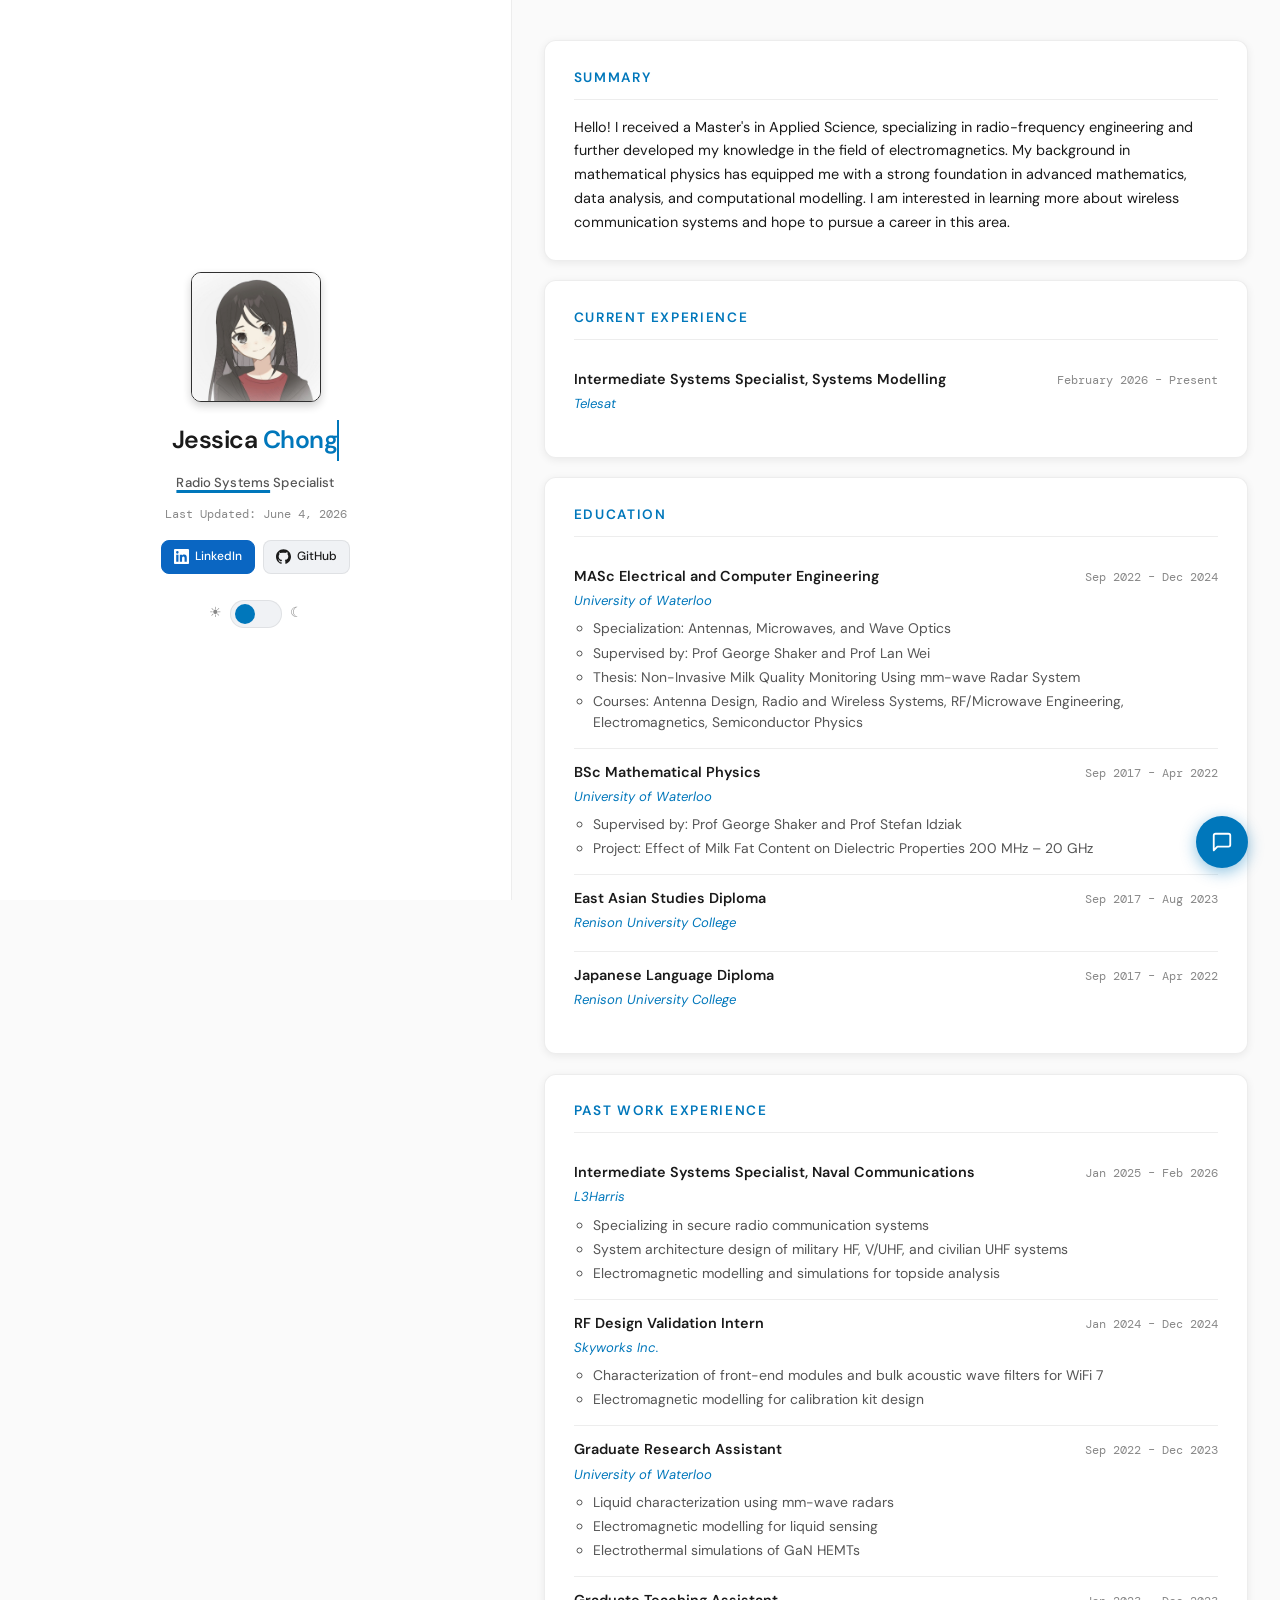
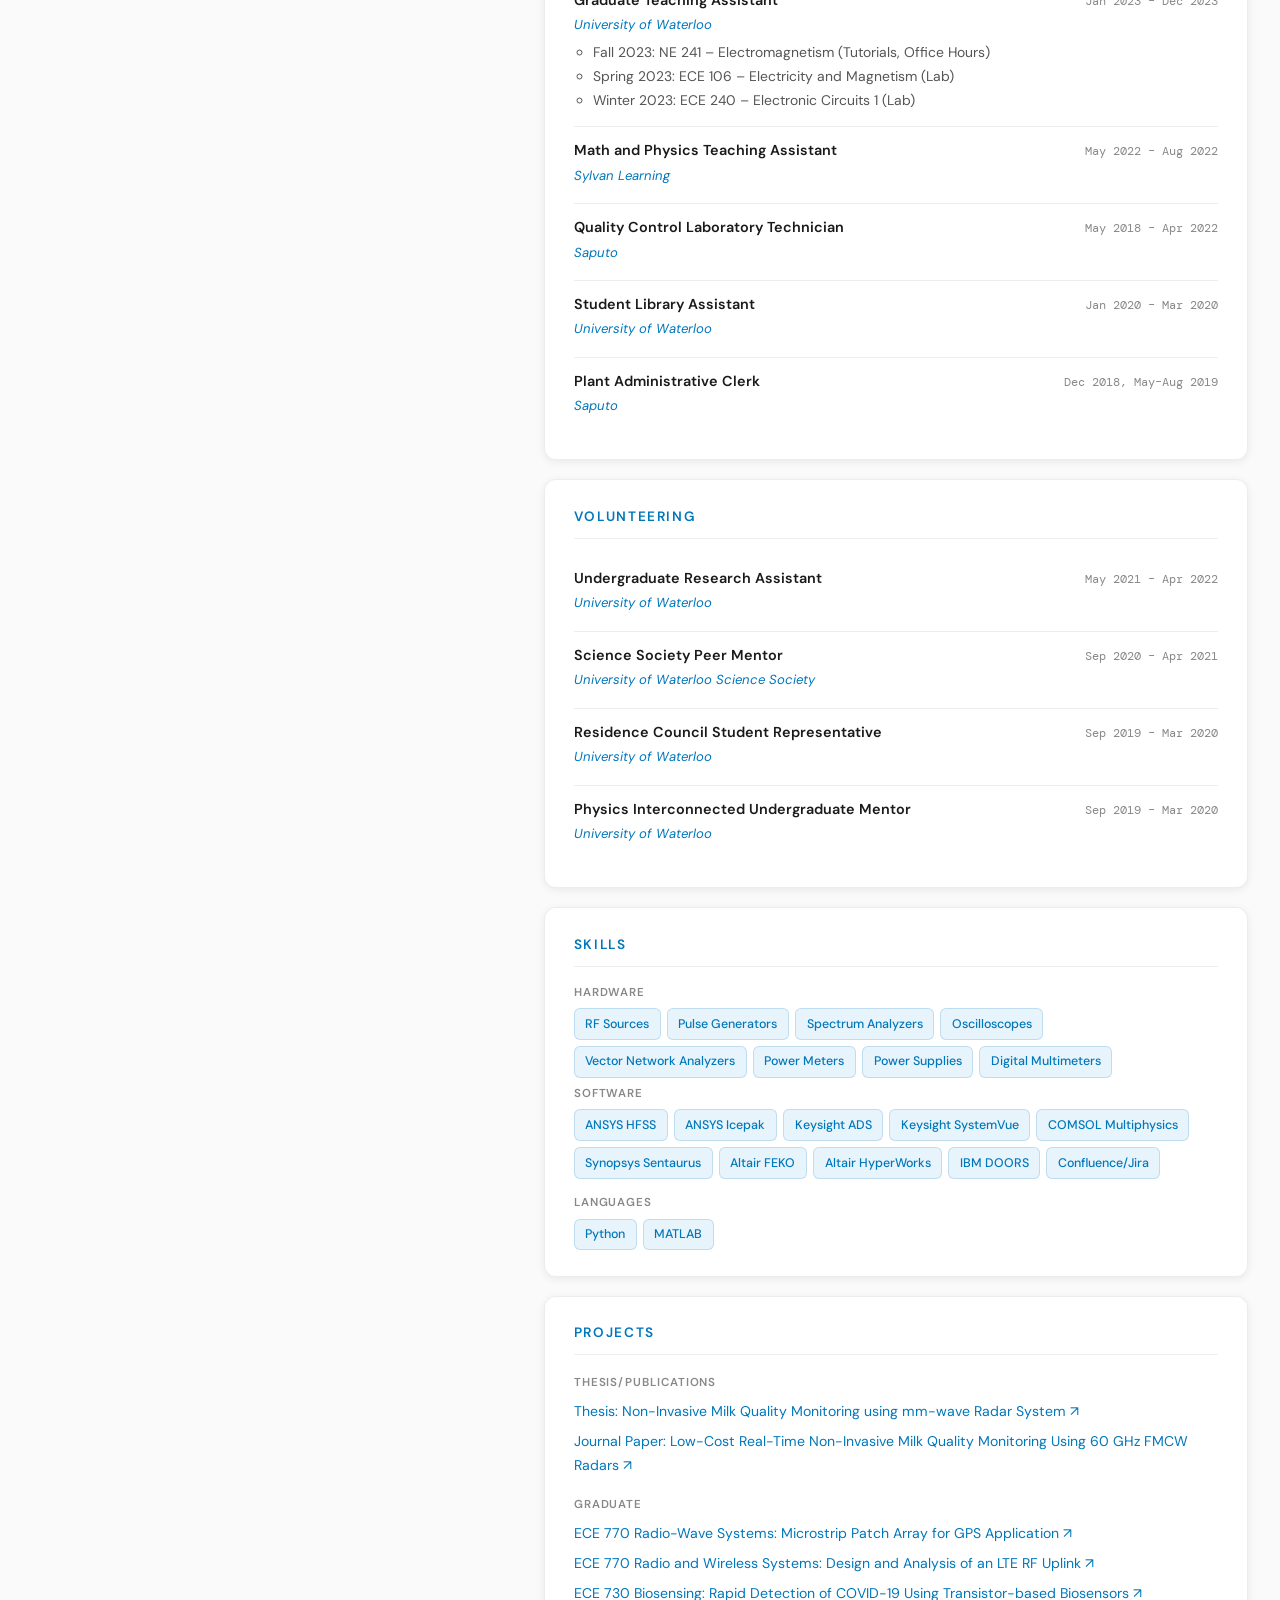
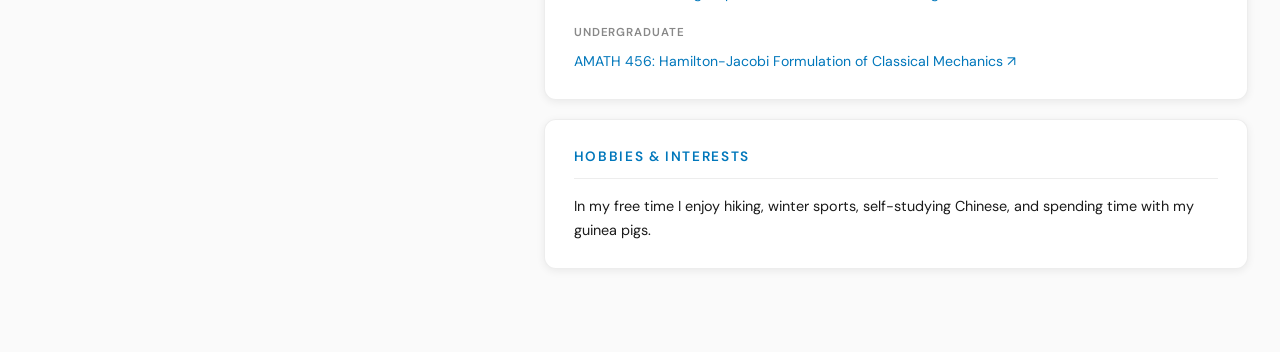
==== commit 331fb739: "Add files via upload" ====
--- a/index.html
+++ b/index.html
@@ -27,7 +27,7 @@
                 </div>
 
                 <p class="role"><span class="role-underline">Radio Systems</span> Specialist</p>
-                <p class="updated">Last Updated: March 12, 2026</p>
+                <p class="updated">Last Updated: June 4, 2026</p>
 
                 <!-- Social buttons -->
                 <div class="social-buttons">
@@ -250,14 +250,29 @@
                 <h2>Skills</h2>
                 <div class="skills-grid">
                     <div class="skill-group">
+                        <span class="skill-label">Hardware</span>
+                        <div class="skill-tags">
+                            <span class="tag">RF Sources</span>
+                            <span class="tag">Pulse Generators</span>
+                            <span class="tag">Spectrum Analyzers</span>
+                            <span class="tag">Oscilloscopes</span>
+                            <span class="tag">Vector Network Analyzers</span>
+                            <span class="tag">Power Meters</span>
+                            <span class="tag">Power Supplies</span>
+                            <span class="tag">Digital Multimeters</span>
+                        </div>
                         <span class="skill-label">Software</span>
                         <div class="skill-tags">
                             <span class="tag">ANSYS HFSS</span>
                             <span class="tag">ANSYS Icepak</span>
                             <span class="tag">Keysight ADS</span>
-                            <span class="tag">SystemVue</span>
+                            <span class="tag">Keysight SystemVue</span>
                             <span class="tag">COMSOL Multiphysics</span>
                             <span class="tag">Synopsys Sentaurus</span>
+                            <span class="tag">Altair FEKO</span>
+                            <span class="tag">Altair HyperWorks</span>
+                            <span class="tag">IBM DOORS</span>
+                            <span class="tag">Confluence/Jira</span>
                         </div>
                     </div>
                     <div class="skill-group">
@@ -272,6 +287,11 @@
 
             <div class="card" id="projects" style="--delay:0.9s">
                 <h2>Projects</h2>
+                <h4>Thesis/Publications</h4>
+                <ul class="project-list">
+                    <li><a href="https://uwspace.uwaterloo.ca/items/f5dc00b1-567c-45a2-8cf0-751ff5e52846" target="_blank">Thesis: Non-Invasive Milk Quality Monitoring using mm-wave Radar System ↗</a></li>
+                    <li><a href="https://ieeexplore.ieee.org/document/10883987" target="_blank">Journal Paper: Low-Cost Real-Time Non-Invasive Milk Quality Monitoring Using 60 GHz FMCW Radars ↗</a></li>
+                </ul>
                 <h4>Graduate</h4>
                 <ul class="project-list">
                     <li><a href="https://github.com/jessicakchong/ECE770Antenna/blob/main/ECE%20770%20Antenna%20Project%20(Jessica%20Chong).pdf" target="_blank">ECE 770 Radio-Wave Systems: Microstrip Patch Array for GPS Application ↗</a></li>
@@ -318,10 +338,10 @@
                 <h3 id="modalTitle">Get in Touch</h3>
                 <button class="modal-close" id="modalClose" aria-label="Close">&times;</button>
             </div>
-            <form class="contact-form" id="contactForm" action="https://formsubmit.co/mail@jkchong.ca" method="POST">
+            <form class="contact-form" id="contactForm" action="https://formsubmit.co/994a73c46f4b9934db5e9598874893b4" method="POST">
                 <input type="hidden" name="_captcha" value="false">
                 <input type="hidden" name="_template" value="table">
-                <input type="hidden" name="_next" value="https://jkchong.ca">
+                <input type="hidden" name="_next" value="https://jessicakchong.github.io">
 
                 <div class="form-group">
                     <label for="fname">Name <span class="required">*</span></label>
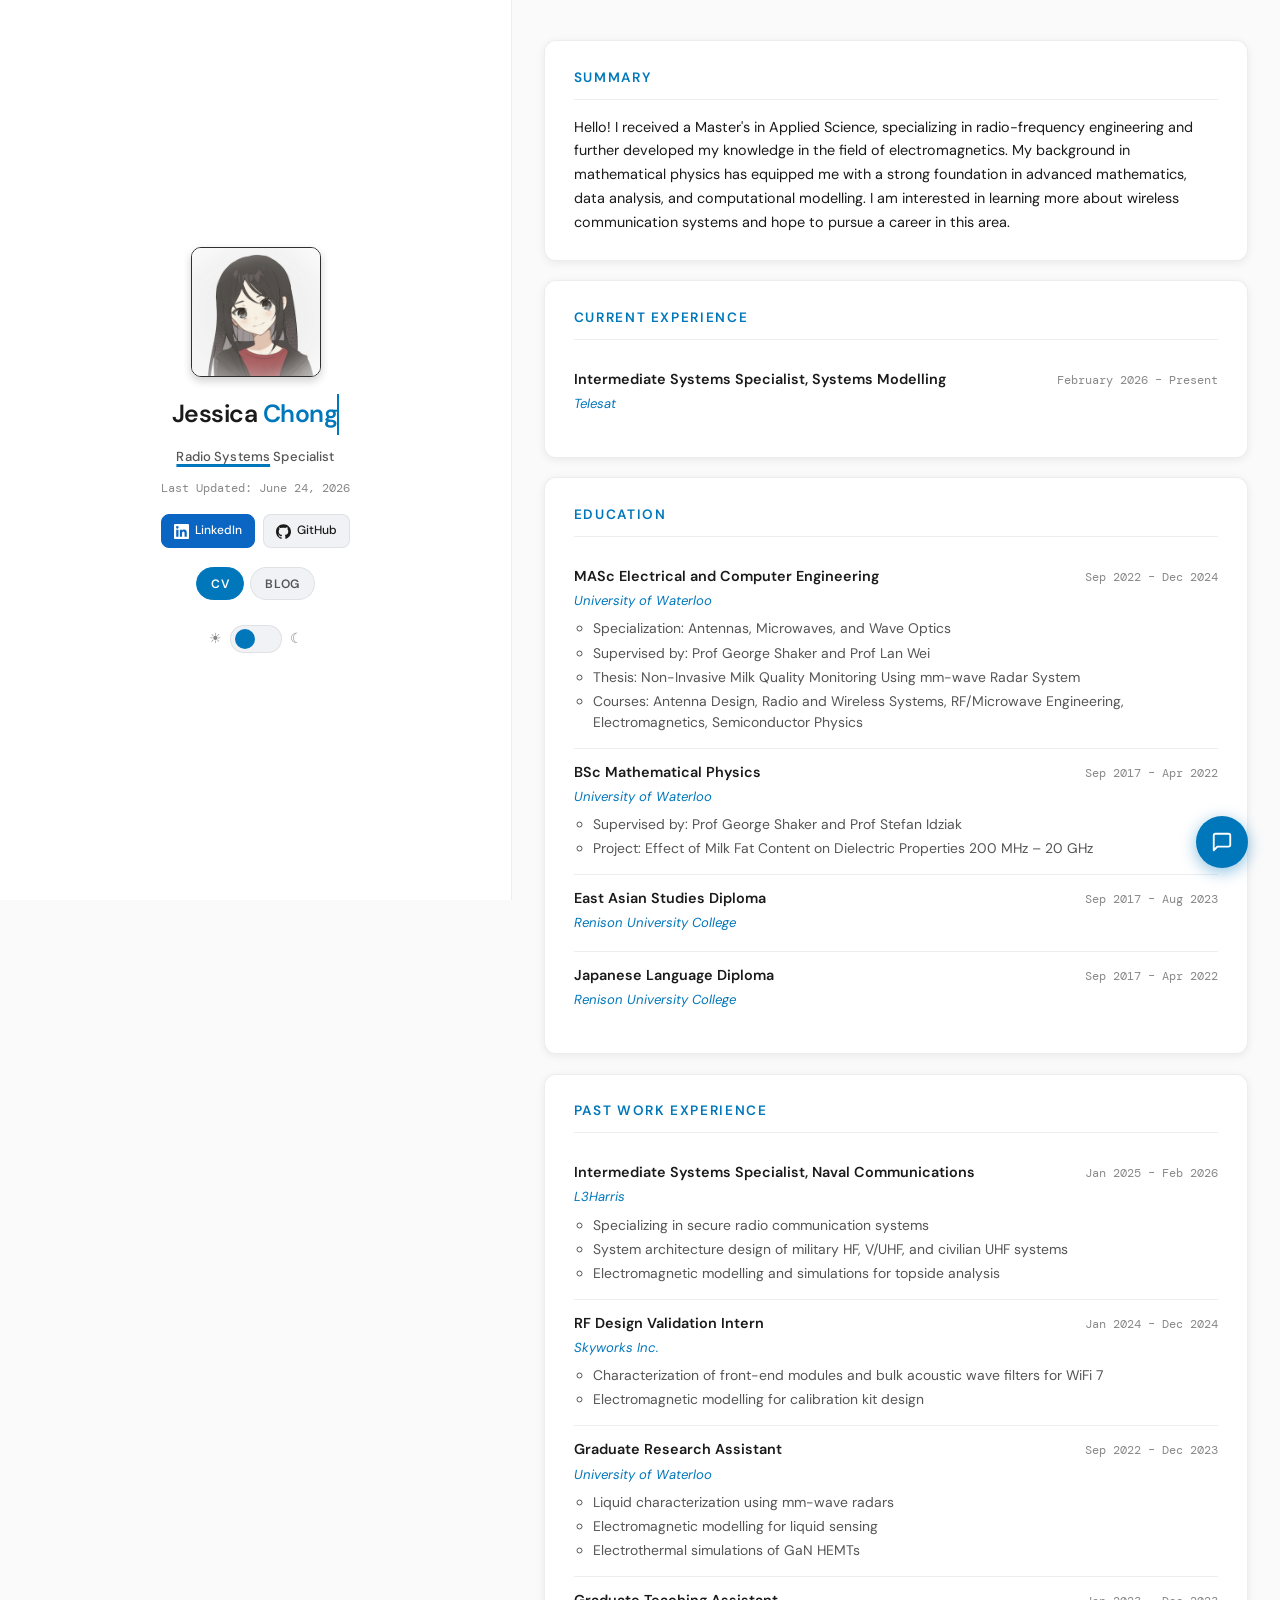
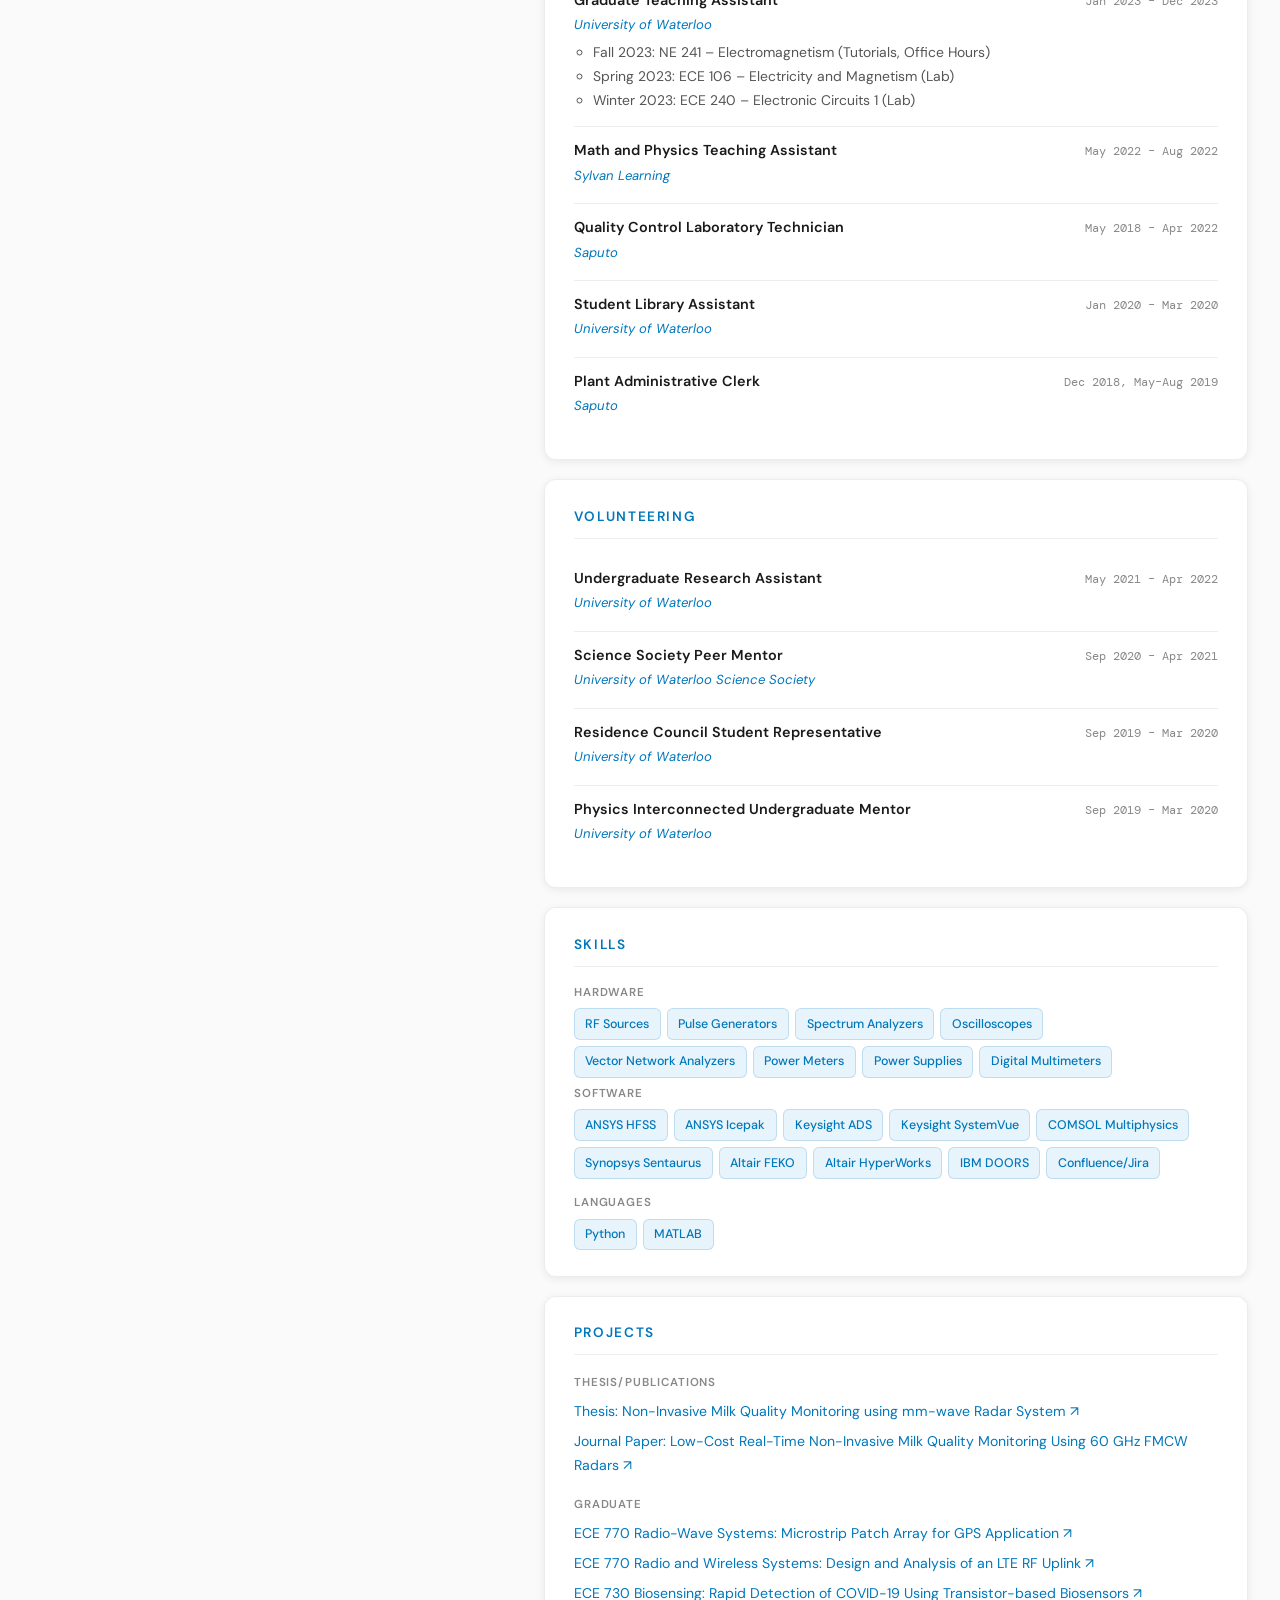
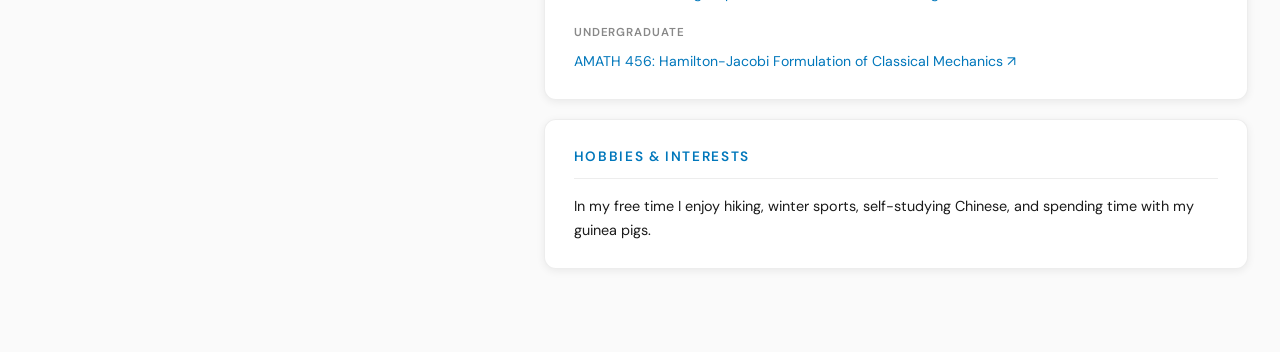
==== commit 373c2008: "Add files via upload" ====
--- a/index.html
+++ b/index.html
@@ -27,7 +27,7 @@
                 </div>
 
                 <p class="role"><span class="role-underline">Radio Systems</span> Specialist</p>
-                <p class="updated">Last Updated: June 4, 2026</p>
+                <p class="updated">Last Updated: June 24, 2026</p>
 
                 <!-- Social buttons -->
                 <div class="social-buttons">
@@ -40,6 +40,12 @@
                         GitHub
                     </a>
                 </div>
+
+                <!-- Nav links -->
+                <nav class="sidebar-nav" aria-label="Site navigation">
+                    <a href="index.html" class="nav-link active">CV</a>
+                    <a href="blog.html" class="nav-link">Blog</a>
+                </nav>
 
                 <div class="theme-toggle-wrap">
                     <span class="toggle-label">☀</span>
@@ -312,20 +318,6 @@
         </main>
     </div>
 
-    <script>
-        // Dark mode toggle
-        const checkbox = document.getElementById('checkbox');
-        const savedTheme = localStorage.getItem('theme') || 'light';
-        document.documentElement.setAttribute('data-theme', savedTheme);
-        if (savedTheme === 'dark') checkbox.checked = true;
-
-        checkbox.addEventListener('change', () => {
-            const theme = checkbox.checked ? 'dark' : 'light';
-            document.documentElement.setAttribute('data-theme', theme);
-            localStorage.setItem('theme', theme);
-        });
-    </script>
-
     <!-- ── Floating contact button ── -->
     <button class="fab" id="fabBtn" aria-label="Contact me">
         <svg xmlns="http://www.w3.org/2000/svg" viewBox="0 0 24 24" fill="none" stroke="currentColor" stroke-width="2" stroke-linecap="round" stroke-linejoin="round" width="22" height="22"><path d="M21 15a2 2 0 0 1-2 2H7l-4 4V5a2 2 0 0 1 2-2h14a2 2 0 0 1 2 2z"/></svg>
@@ -341,7 +333,6 @@
             <form class="contact-form" id="contactForm" action="https://formsubmit.co/994a73c46f4b9934db5e9598874893b4" method="POST">
                 <input type="hidden" name="_captcha" value="false">
                 <input type="hidden" name="_template" value="table">
-                <input type="hidden" name="_next" value="https://jessicakchong.github.io">
 
                 <div class="form-group">
                     <label for="fname">Name <span class="required">*</span></label>
@@ -375,52 +366,6 @@
         </div>
     </div>
 
-    <script>
-        // ── Captcha setup ──
-        let captchaAnswer = 0;
-        function newCaptcha() {
-            const a = Math.floor(Math.random() * 10) + 1;
-            const b = Math.floor(Math.random() * 10) + 1;
-            captchaAnswer = a + b;
-            document.getElementById('captcha-q').textContent = `${a} + ${b}`;
-            document.getElementById('captcha-answer').value = '';
-            document.getElementById('captcha-error').style.display = 'none';
-        }
-
-        // ── Modal open/close ──
-        const fab         = document.getElementById('fabBtn');
-        const overlay     = document.getElementById('modalOverlay');
-        const modalClose  = document.getElementById('modalClose');
-        const contactForm = document.getElementById('contactForm');
-        const formSuccess = document.getElementById('formSuccess');
-
-        fab.addEventListener('click', () => {
-            overlay.classList.add('open');
-            newCaptcha();
-        });
-
-        function closeModal() {
-            overlay.classList.remove('open');
-            contactForm.reset();
-            contactForm.style.display = '';
-            formSuccess.style.display = 'none';
-            document.getElementById('captcha-error').style.display = 'none';
-        }
-
-        modalClose.addEventListener('click', closeModal);
-        overlay.addEventListener('click', e => { if (e.target === overlay) closeModal(); });
-        document.addEventListener('keydown', e => { if (e.key === 'Escape') closeModal(); });
-
-        // ── Form submit — validate captcha, then submit natively ──
-        contactForm.addEventListener('submit', function(e) {
-            const userAnswer = parseInt(document.getElementById('captcha-answer').value, 10);
-            if (userAnswer !== captchaAnswer) {
-                e.preventDefault();
-                document.getElementById('captcha-error').style.display = 'block';
-                newCaptcha();
-            }
-            // Captcha passed — let the form submit naturally to FormSubmit
-        });
-    </script>
+    <script src="script.js"></script>
 </body>
 </html>
--- a/style.css
+++ b/style.css
@@ -523,8 +523,112 @@
 }
 
 /* ─────────────────────────────────────────
-   Floating Action Button
-───────────────────────────────────────── */
+   Sidebar nav
+───────────────────────────────────────── */
+.sidebar-nav {
+    display: flex;
+    gap: 0.4rem;
+    margin-top: 0.6rem;
+    justify-content: center;
+}
+
+.nav-link {
+    font-size: 0.76rem;
+    font-weight: 600;
+    letter-spacing: 0.06em;
+    text-transform: uppercase;
+    text-decoration: none;
+    padding: 0.32rem 0.85rem;
+    border-radius: 20px;
+    color: var(--text-sub);
+    border: 1px solid var(--border);
+    background: var(--surface2);
+    transition: background 0.2s, color 0.2s, border-color 0.2s, transform 0.2s;
+}
+
+.nav-link:hover {
+    background: var(--blue-light);
+    color: var(--blue);
+    border-color: rgba(0,119,187,0.3);
+    transform: translateY(-1px);
+}
+
+.nav-link.active {
+    background: var(--blue);
+    color: #fff;
+    border-color: var(--blue);
+}
+
+/* ─────────────────────────────────────────
+   Blog page — post cards
+───────────────────────────────────────── */
+.post-meta {
+    display: flex;
+    align-items: center;
+    gap: 0.7rem;
+    margin-bottom: 0.6rem;
+    flex-wrap: wrap;
+}
+
+.post-date {
+    font-family: var(--font-mono);
+    font-size: 0.72rem;
+    color: var(--text-muted);
+}
+
+.post-tag {
+    display: inline-block;
+    background: var(--blue-light);
+    color: var(--blue);
+    font-size: 0.7rem;
+    font-weight: 600;
+    padding: 0.18rem 0.55rem;
+    border-radius: 20px;
+    border: 1px solid rgba(0,119,187,0.18);
+    letter-spacing: 0.04em;
+    text-transform: uppercase;
+}
+
+.post-title {
+    font-size: 1rem;
+    font-weight: 600;
+    color: var(--text);
+    margin-bottom: 0.5rem;
+    line-height: 1.35;
+}
+
+.post-body {
+    font-size: 0.9rem;
+    color: var(--text-sub);
+    line-height: 1.7;
+}
+
+.post-body p + p {
+    margin-top: 0.6rem;
+}
+
+.blog-header {
+    margin-bottom: 0.5rem;
+}
+
+.blog-header h2 {
+    font-size: 0.85rem;
+    font-weight: 600;
+    letter-spacing: 0.12em;
+    text-transform: uppercase;
+    color: var(--blue);
+    padding-bottom: 0.6rem;
+    border-bottom: 1px solid var(--border);
+    margin-bottom: 0;
+}
+
+.blog-intro {
+    font-size: 0.88rem;
+    color: var(--text-muted);
+    font-style: italic;
+    margin-bottom: 1.5rem;
+}
+
 .fab {
     position: fixed;
     bottom: 2rem;
@@ -547,6 +651,15 @@
 .fab:hover {
     transform: translateY(-3px) scale(1.06);
     box-shadow: 0 8px 24px rgba(0,119,187,0.5);
+}
+
+.post-image {
+    width: 100%;
+    object-fit: cover;
+    border-radius: 8px;
+    margin-bottom: 1rem;
+    display: block;
+    border: 1px solid var(--border);
 }
 
 /* ─────────────────────────────────────────
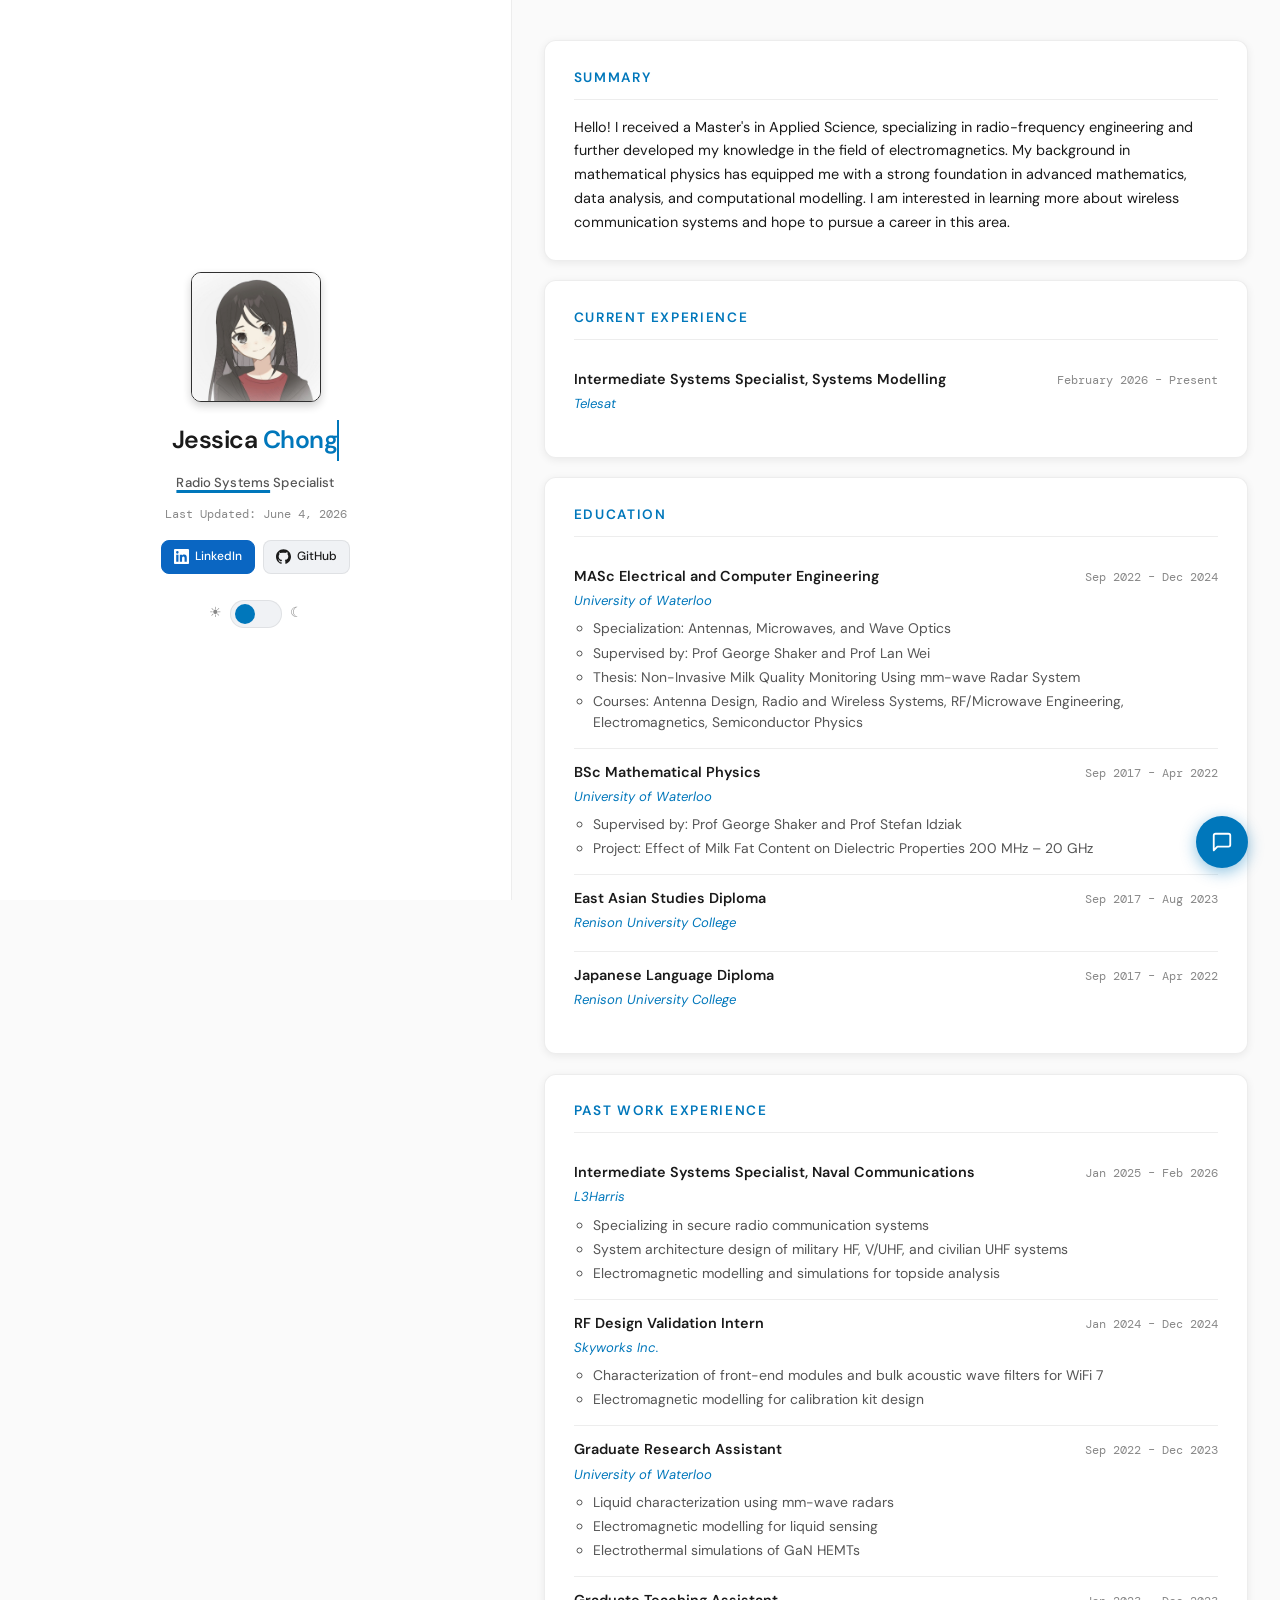
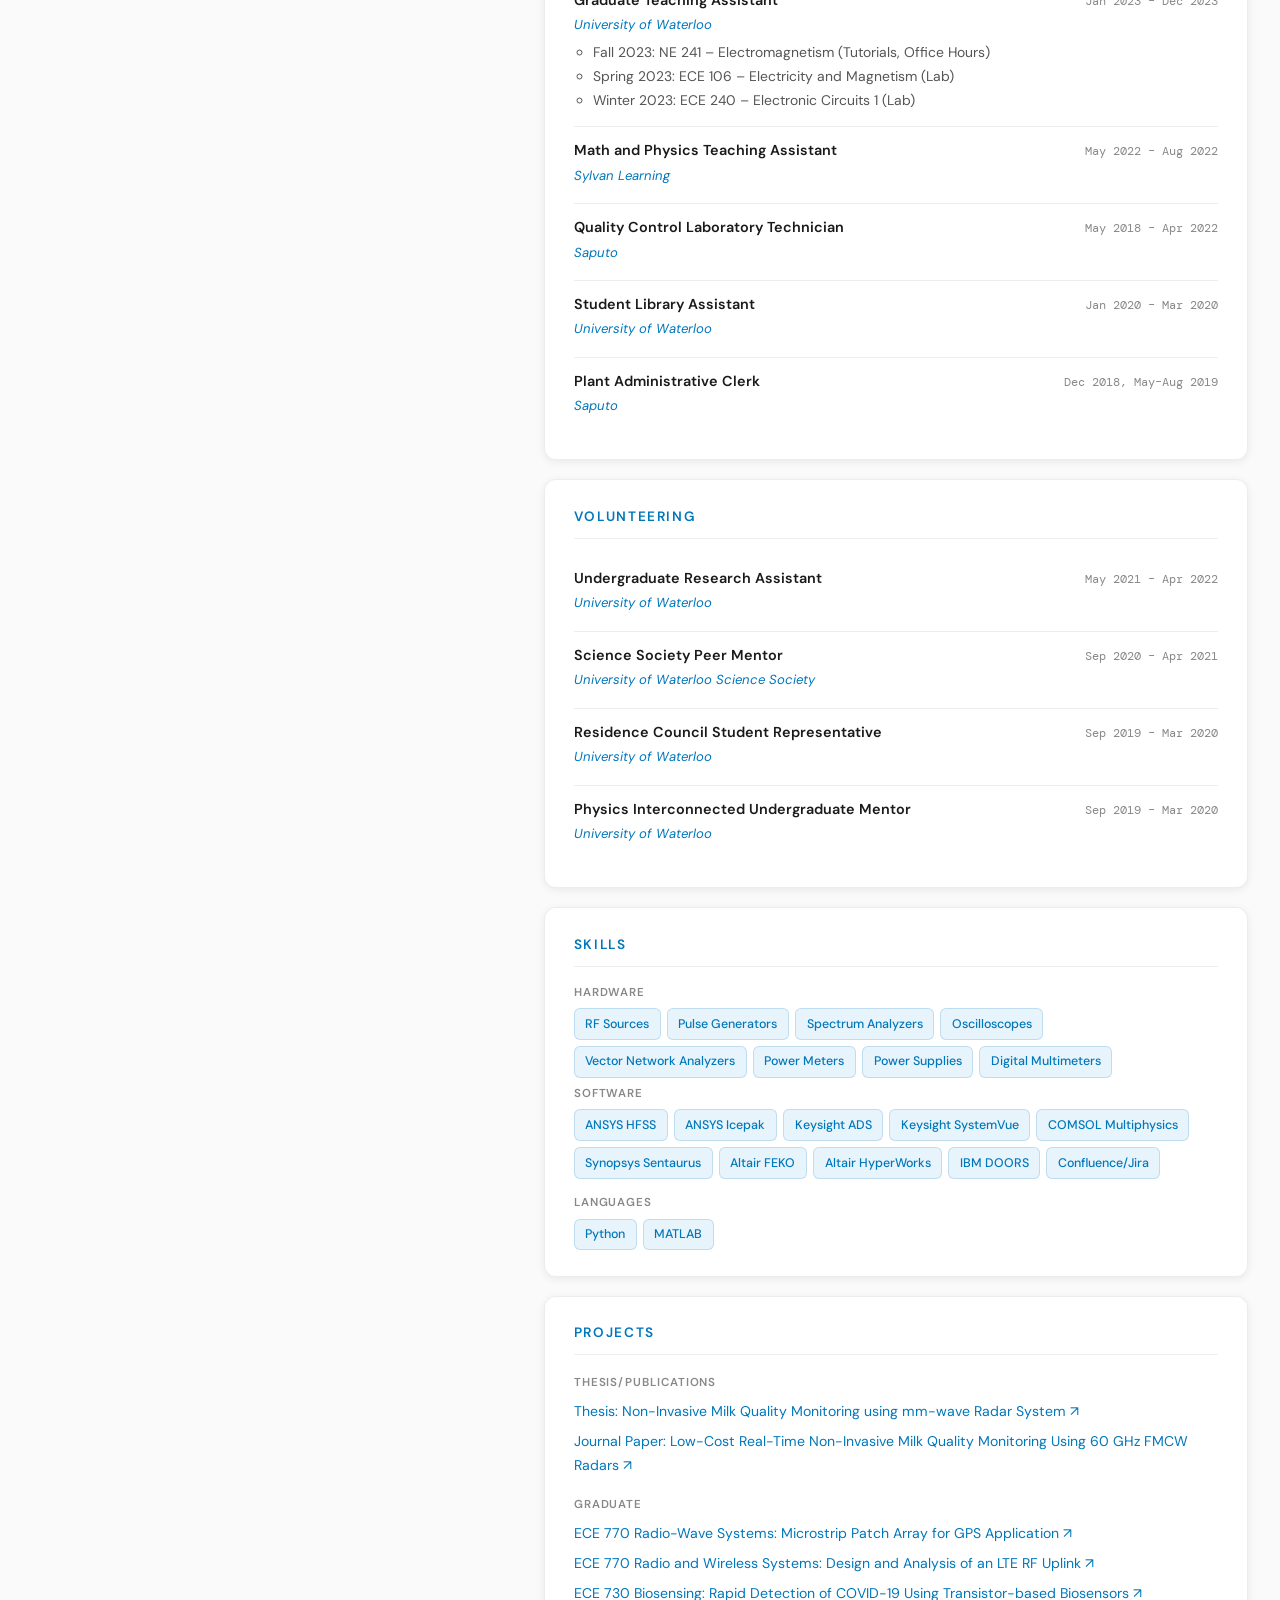
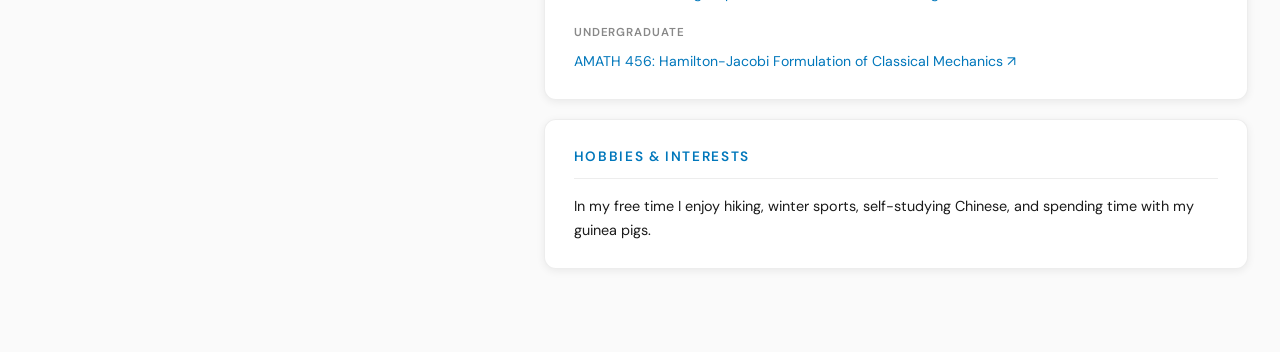
==== commit fbf782bb: "Add files via upload" ====
--- a/index.html
+++ b/index.html
@@ -27,7 +27,7 @@
                 </div>
 
                 <p class="role"><span class="role-underline">Radio Systems</span> Specialist</p>
-                <p class="updated">Last Updated: June 24, 2026</p>
+                <p class="updated">Last Updated: June 4, 2026</p>
 
                 <!-- Social buttons -->
                 <div class="social-buttons">
@@ -40,12 +40,6 @@
                         GitHub
                     </a>
                 </div>
-
-                <!-- Nav links -->
-                <nav class="sidebar-nav" aria-label="Site navigation">
-                    <a href="index.html" class="nav-link active">CV</a>
-                    <a href="blog.html" class="nav-link">Blog</a>
-                </nav>
 
                 <div class="theme-toggle-wrap">
                     <span class="toggle-label">☀</span>
--- a/style.css
+++ b/style.css
@@ -523,112 +523,8 @@
 }
 
 /* ─────────────────────────────────────────
-   Sidebar nav
-───────────────────────────────────────── */
-.sidebar-nav {
-    display: flex;
-    gap: 0.4rem;
-    margin-top: 0.6rem;
-    justify-content: center;
-}
-
-.nav-link {
-    font-size: 0.76rem;
-    font-weight: 600;
-    letter-spacing: 0.06em;
-    text-transform: uppercase;
-    text-decoration: none;
-    padding: 0.32rem 0.85rem;
-    border-radius: 20px;
-    color: var(--text-sub);
-    border: 1px solid var(--border);
-    background: var(--surface2);
-    transition: background 0.2s, color 0.2s, border-color 0.2s, transform 0.2s;
-}
-
-.nav-link:hover {
-    background: var(--blue-light);
-    color: var(--blue);
-    border-color: rgba(0,119,187,0.3);
-    transform: translateY(-1px);
-}
-
-.nav-link.active {
-    background: var(--blue);
-    color: #fff;
-    border-color: var(--blue);
-}
-
-/* ─────────────────────────────────────────
-   Blog page — post cards
-───────────────────────────────────────── */
-.post-meta {
-    display: flex;
-    align-items: center;
-    gap: 0.7rem;
-    margin-bottom: 0.6rem;
-    flex-wrap: wrap;
-}
-
-.post-date {
-    font-family: var(--font-mono);
-    font-size: 0.72rem;
-    color: var(--text-muted);
-}
-
-.post-tag {
-    display: inline-block;
-    background: var(--blue-light);
-    color: var(--blue);
-    font-size: 0.7rem;
-    font-weight: 600;
-    padding: 0.18rem 0.55rem;
-    border-radius: 20px;
-    border: 1px solid rgba(0,119,187,0.18);
-    letter-spacing: 0.04em;
-    text-transform: uppercase;
-}
-
-.post-title {
-    font-size: 1rem;
-    font-weight: 600;
-    color: var(--text);
-    margin-bottom: 0.5rem;
-    line-height: 1.35;
-}
-
-.post-body {
-    font-size: 0.9rem;
-    color: var(--text-sub);
-    line-height: 1.7;
-}
-
-.post-body p + p {
-    margin-top: 0.6rem;
-}
-
-.blog-header {
-    margin-bottom: 0.5rem;
-}
-
-.blog-header h2 {
-    font-size: 0.85rem;
-    font-weight: 600;
-    letter-spacing: 0.12em;
-    text-transform: uppercase;
-    color: var(--blue);
-    padding-bottom: 0.6rem;
-    border-bottom: 1px solid var(--border);
-    margin-bottom: 0;
-}
-
-.blog-intro {
-    font-size: 0.88rem;
-    color: var(--text-muted);
-    font-style: italic;
-    margin-bottom: 1.5rem;
-}
-
+   Floating Action Button
+───────────────────────────────────────── */
 .fab {
     position: fixed;
     bottom: 2rem;
@@ -651,15 +547,6 @@
 .fab:hover {
     transform: translateY(-3px) scale(1.06);
     box-shadow: 0 8px 24px rgba(0,119,187,0.5);
-}
-
-.post-image {
-    width: 100%;
-    object-fit: cover;
-    border-radius: 8px;
-    margin-bottom: 1rem;
-    display: block;
-    border: 1px solid var(--border);
 }
 
 /* ─────────────────────────────────────────
